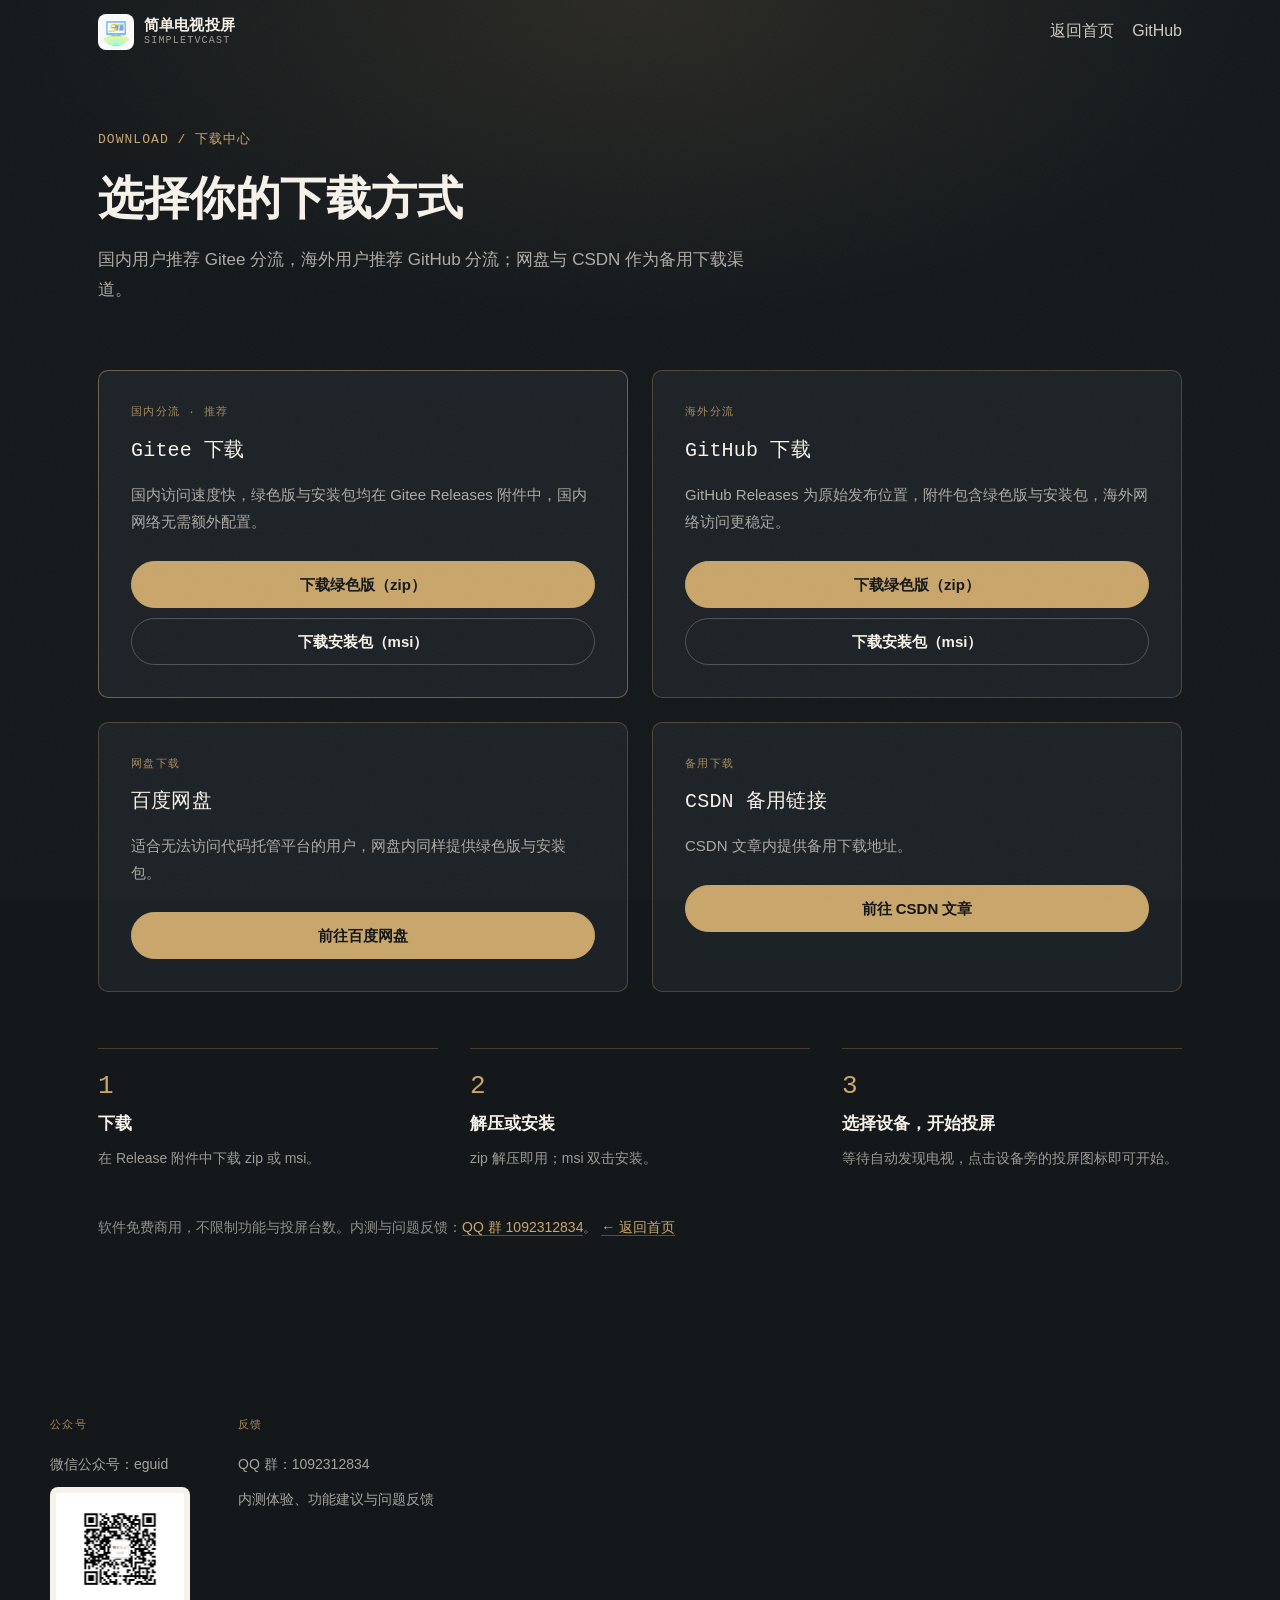
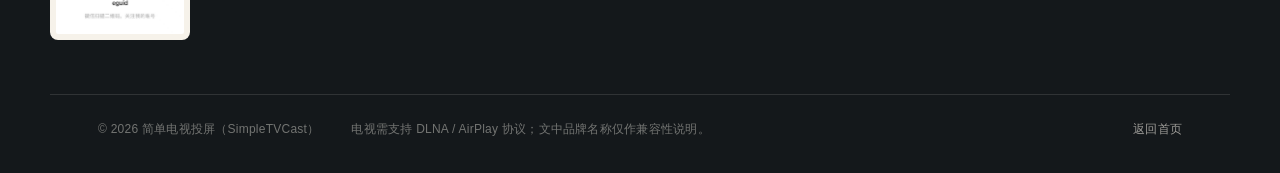
==== download/index.html @ 62dd7f25 "add bing website Clarity" ====
<!DOCTYPE html>
<html lang="zh-CN">
<head>
<meta charset="utf-8">
<meta name="viewport" content="width=device-width, initial-scale=1">
<title>下载中心 · 简单电视投屏（SimpleTVCast）</title>
<meta name="description" content="简单电视投屏（SimpleTVCast）下载中心：绿色免安装版、Windows 安装包，以及 GitHub、Gitee、CSDN、百度网盘等备用下载渠道。">
<meta name="applicable-device" content="pc,mobile">
<meta name="robots" content="follow">
<link rel="canonical" href="https://simpletvcast.eguid.cc/download">
<link rel="icon" href="../assets/img/logo.png">
<link rel="stylesheet" href="../assets/css/main.css?v=20261105">
<script>
var _hmt = _hmt || [];
(function() {
  var hm = document.createElement("script");
  hm.src = "https://hm.baidu.com/hm.js?e7469d313f4895dd1e89f731de3eaac9";
  var s = document.getElementsByTagName("script")[0];
  s.parentNode.insertBefore(hm, s);
})();
</script>
<!-- Clarity tracking code for http://simpletvcast.eguid.cc -->
<script>
    (function(c,l,a,r,i,t,y){
        c[a]=c[a]||function(){(c[a].q=c[a].q||[]).push(arguments)};
        t=l.createElement(r);t.async=1;t.src="https://www.clarity.ms/tag/"+i+"?ref=bwt";
        y=l.getElementsByTagName(r)[0];y.parentNode.insertBefore(t,y);
    })(window, document, "clarity", "script", "z99byoib07");
</script>
</head>
<body>
<a class="skip-link" href="#main">跳到主要内容</a>

<header class="site-header" id="siteHeader">
  <div class="wrap header-inner">
    <a class="brand" href="../index.html" aria-label="简单电视投屏 首页">
      <img src="../assets/img/logo.png" alt="" width="40" height="40" aria-hidden="true">
      <span class="brand-text">简单电视投屏<em>SimpleTVCast</em></span>
    </a>
    <div class="header-actions">
      <a class="ghost-link" href="../index.html">返回首页</a>
      <a class="ghost-link" href="https://github.com/eguid/SimpleTVCast" target="_blank" rel="noopener">GitHub</a>
    </div>
  </div>
</header>

<main id="main">
  <section class="section download" id="download">
    <div class="wrap">
      <header class="section-head reveal">
        <p class="eyebrow">DOWNLOAD / 下载中心</p>
        <h1 class="dl-title">选择你的下载方式</h1>
        <p class="section-sub" id="dlIntro">国内用户推荐 Gitee 分流，海外用户推荐 GitHub 分流；网盘与 CSDN 作为备用下载渠道。</p>
        <p class="dl-picked" id="dlPicked" hidden></p>
      </header>

      <div class="download-grid" id="dlCards">
        <article class="dl-card" data-target="gitee">
          <span class="dl-badge" hidden>当前选择</span>
          <p class="dl-cat">国内分流 · 推荐</p>
          <h3>Gitee 下载</h3>
          <p class="dl-desc">国内访问速度快，绿色版与安装包均在 Gitee Releases 附件中，国内网络无需额外配置。</p>
          <div class="dl-actions">
            <a class="btn btn-gold" data-dl="gitee-zip" href="https://gitee.com/eguid/SimpleTVCast/releases" target="_blank" rel="noopener">下载绿色版（zip）</a>
            <a class="btn btn-outline" data-dl="gitee-msi" href="https://gitee.com/eguid/SimpleTVCast/releases" target="_blank" rel="noopener">下载安装包（msi）</a>
          </div>
        </article>
        <article class="dl-card" data-target="github">
          <span class="dl-badge" hidden>当前选择</span>
          <p class="dl-cat">海外分流</p>
          <h3>GitHub 下载</h3>
          <p class="dl-desc">GitHub Releases 为原始发布位置，附件包含绿色版与安装包，海外网络访问更稳定。</p>
          <div class="dl-actions">
            <a class="btn btn-gold" data-dl="github-zip" href="https://github.com/eguid/SimpleTVCast/releases" target="_blank" rel="noopener">下载绿色版（zip）</a>
            <a class="btn btn-outline" data-dl="github-msi" href="https://github.com/eguid/SimpleTVCast/releases" target="_blank" rel="noopener">下载安装包（msi）</a>
          </div>
        </article>
        <article class="dl-card" data-target="baidu">
          <span class="dl-badge" hidden>当前选择</span>
          <p class="dl-cat">网盘下载</p>
          <h3>百度网盘</h3>
          <p class="dl-desc">适合无法访问代码托管平台的用户，网盘内同样提供绿色版与安装包。</p>
          <div class="dl-actions">
            <a class="btn btn-gold" data-dl="baidu" href="https://pan.baidu.com/s/5yfEkEwj1QvCoi28gH5p5Jg" target="_blank" rel="noopener">前往百度网盘</a>
          </div>
        </article>
        <article class="dl-card" data-target="csdn">
          <span class="dl-badge" hidden>当前选择</span>
          <p class="dl-cat">备用下载</p>
          <h3>CSDN 备用链接</h3>
          <p class="dl-desc">CSDN 文章内提供备用下载地址。</p>
          <div class="dl-actions">
            <a class="btn btn-gold" data-dl="csdn" href="https://blog.csdn.net/eguid_1/article/details/166601279" target="_blank" rel="noopener">前往 CSDN 文章</a>
          </div>
        </article>
      </div>

      <ol class="steps reveal">
        <li><span class="step-no">1</span><div><h3>下载</h3><p>在 Release 附件中下载 zip 或 msi。</p></div></li>
        <li><span class="step-no">2</span><div><h3>解压或安装</h3><p>zip 解压即用；msi 双击安装。</p></div></li>
        <li><span class="step-no">3</span><div><h3>选择设备，开始投屏</h3><p>等待自动发现电视，点击设备旁的投屏图标即可开始。</p></div></li>
      </ol>

      <p class="dl-note reveal">软件免费商用，不限制功能与投屏台数。内测与问题反馈：<a class="text-link" href="https://qm.qq.com/q/X8ZmaIfY6k" target="_blank" rel="noopener">QQ 群 1092312834</a>。
        <a href="../index.html">← 返回首页</a></p>
    </div>
  </section>
</main>

<footer class="site-footer site-footer-compact">
  <div class="wrap footer-contact">
    <div class="footer-col">
      <h3>公众号</h3>
      <p>微信公众号：eguid</p>
      <img class="footer-qr" src="../wxgzh.jpg" alt="微信公众号 eguid 二维码，扫码关注" width="140" height="153" loading="lazy">
    </div>
    <div class="footer-col">
      <h3>反馈</h3>
      <a href="https://qm.qq.com/q/X8ZmaIfY6k" target="_blank" rel="noopener">QQ 群：1092312834</a>
      <p>内测体验、功能建议与问题反馈</p>
    </div>
  </div>
  <div class="wrap footer-bottom">
    <p>© <span id="year">2026</span> 简单电视投屏（SimpleTVCast）</p>
    <p>电视需支持 DLNA / AirPlay 协议；文中品牌名称仅作兼容性说明。</p>
    <a href="../index.html">返回首页</a>
  </div>
</footer>

<script src="../assets/js/main.js?v=20261105" defer></script>
<script>
(function () {
  "use strict";

  var ids = {
    zip: { label: "绿色免安装版（国内分流）", target: "gitee" },
    msi: { label: "Windows 安装包（国内分流）", target: "gitee" },
    gitee: { label: "国内 Gitee 分流下载", target: "gitee" },
    github: { label: "海外 GitHub 分流下载", target: "github" },
    baidu: { label: "网盘下载", target: "baidu" },
    csdn: { label: "备用下载（CSDN）", target: "csdn" }
  };

  var raw = "";
  try {
    raw = (new URLSearchParams(window.location.search).get("id") || "").trim().toLowerCase();
  } catch (error) {
    raw = "";
  }

  var picked = ids[raw] ? raw : "";
  var pickedLabel = picked ? ids[picked].label : "";
  var target = picked ? ids[picked].target : "";

  /* 按渠道 id 记录独立页面浏览，便于后台按来源统计下载次数 */
  if (window._hmt) {
    window._hmt.push(["_trackPageview", "/download/" + (picked || "index")]);
  }

  var note = document.getElementById("dlPicked");

  if (note && picked) {
    note.textContent = "已为你定位：" + pickedLabel;
    note.hidden = false;
  }

  var cards = Array.prototype.slice.call(document.querySelectorAll(".dl-card[data-target]"));

  if (target) {
    cards.forEach(function (card) {
      if (card.getAttribute("data-target") !== target) return;
      card.classList.add("is-active");
      var badge = card.querySelector(".dl-badge");
      if (badge) badge.hidden = false;
    });
  }

  /* 点击具体下载入口时上报事件，补充统计下载转化 */
  document.addEventListener("click", function (event) {
    var link = event.target.closest("[data-dl]");
    if (!link) return;
    if (window._hmt) {
      window._hmt.push(["_trackEvent", "download", link.getAttribute("data-dl")]);
    }
  });
})();
</script>
</body>
</html>
---- assets/css/main.css ----
/* ==========================================================================
   简单电视投屏（SimpleTVCast）官方网站
   设计参照：docs/简单电视投屏（SimpleTVCast）官方网站 · UI 设计文档.md
   纯静态：无第三方字体 / 图标 / 脚本 / 图表库
   ========================================================================== */

/* ---------- 1. Design Tokens ---------- */
:root {
  --paper: #f6f2ea;
  --paper-2: #ede7dc;
  --ink: #14181b;
  --ink-2: #1d2226;
  --ink-soft: #4a5157;
  --brand: #e8942f;
  --mint: #35b08a;
  --gold: #c9a66b;
  --line: rgba(20, 24, 27, 0.12);
  --line-dark: rgba(201, 166, 107, 0.28);

  --font-serif: "Noto Serif SC", "Source Han Serif SC", "Songti SC", "STSong", serif;
  --font-sans: "HarmonyOS Sans SC", "MiSans", "PingFang SC", "Microsoft YaHei", sans-serif;
  --font-mono: "IBM Plex Mono", "JetBrains Mono", ui-monospace, "Consolas", monospace;

  --wrap: 1180px;
  --pad: 48px;
  --header-h: 64px;
  --radius-tag: 4px;
  --radius-card: 10px;
  --radius-screen: 20px;

  --shadow-light: 0 1px 0 rgba(255, 255, 255, 0.7) inset, 0 18px 40px -28px rgba(20, 24, 27, 0.35);
  --shadow-dark: 0 40px 120px -48px rgba(0, 0, 0, 0.9);

  --ease: cubic-bezier(0.2, 0.8, 0.2, 1);
}

/* ---------- 2. Reset & Base ---------- */
*,
*::before,
*::after {
  box-sizing: border-box;
}

html {
  scroll-behavior: smooth;
  scroll-padding-top: calc(var(--header-h) + 32px);
  -webkit-text-size-adjust: 100%;
}

body {
  margin: 0;
  background: var(--paper);
  color: var(--ink);
  font-family: var(--font-sans);
  font-size: 16px;
  line-height: 1.8;
  -webkit-font-smoothing: antialiased;
  overflow-x: hidden;
}

body.nav-open {
  overflow: hidden;
}

h1,
h2,
h3 {
  margin: 0;
  font-family: var(--font-serif);
  font-weight: 600;
  color: var(--ink);
}

p {
  margin: 0;
}

ul,
ol {
  margin: 0;
  padding: 0;
  list-style: none;
}

a {
  color: inherit;
  text-decoration: none;
}

img {
  max-width: 100%;
  height: auto;
  display: block;
}

button {
  font: inherit;
  color: inherit;
  background: none;
  border: 0;
  cursor: pointer;
}

[hidden] {
  display: none !important;
}

::selection {
  background: rgba(232, 148, 47, 0.24);
}

:focus-visible {
  outline: 2px solid var(--brand);
  outline-offset: 2px;
}

.visually-hidden {
  position: absolute;
  width: 1px;
  height: 1px;
  padding: 0;
  margin: -1px;
  overflow: hidden;
  clip: rect(0 0 0 0);
  white-space: nowrap;
  border: 0;
}

.skip-link {
  position: fixed;
  top: 12px;
  left: 12px;
  z-index: 100;
  padding: 10px 16px;
  border-radius: 6px;
  background: var(--paper);
  color: var(--ink);
  font-size: 14px;
  transform: translateY(-160%);
  transition: transform 0.2s ease;
}

.skip-link:focus {
  transform: translateY(0);
}

/* 噪点叠加：极细，仅提升质感 */
body::after {
  content: "";
  position: fixed;
  inset: 0;
  z-index: 9999;
  pointer-events: none;
  opacity: 0.035;
  background-image: url("data:image/svg+xml,%3Csvg xmlns='http://www.w3.org/2000/svg' width='140' height='140'%3E%3Cfilter id='n'%3E%3CfeTurbulence type='fractalNoise' baseFrequency='.85' numOctaves='3'/%3E%3C/filter%3E%3Crect width='140' height='140' filter='url(%23n)'/%3E%3C/svg%3E");
}

.wrap {
  width: 100%;
  max-width: var(--wrap);
  margin-inline: auto;
  padding-inline: var(--pad);
}

/* ---------- 3. Buttons ---------- */
.btn {
  display: inline-flex;
  align-items: center;
  justify-content: center;
  gap: 8px;
  min-height: 44px;
  padding: 12px 22px;
  border-radius: 999px;
  font-family: var(--font-sans);
  font-size: 15px;
  font-weight: 600;
  line-height: 1.4;
  white-space: nowrap;
  transition: background-color 0.2s ease, color 0.2s ease, border-color 0.2s ease,
    transform 0.2s ease, filter 0.2s ease;
}

.btn-lg {
  min-height: 52px;
  padding: 15px 30px;
  font-size: 17px;
}

/* 全站唯一填充式金色按钮 */
.btn-gold {
  background: var(--gold);
  color: var(--ink);
  border: 1px solid var(--gold);
}

.btn-gold:hover {
  filter: brightness(1.06);
  transform: translateY(-1px);
}

.btn-outline {
  border: 1px solid var(--line-dark);
  color: var(--paper);
}

.btn-outline:hover {
  border-color: var(--gold);
  color: var(--gold);
  transform: translateY(-1px);
}

.btn-ghost {
  border: 1px solid var(--line);
  color: var(--ink);
}

.btn-ghost:hover {
  border-color: rgba(232, 148, 47, 0.5);
  transform: translateY(-1px);
}

.btn-text {
  padding: 12px 6px;
  color: inherit;
  opacity: 0.86;
}

.btn-text span {
  transition: transform 0.2s ease;
}

.btn-text:hover {
  opacity: 1;
}

.btn-text:hover span {
  transform: translateX(4px);
}

/* 正文内联链接 */
.text-link {
  color: var(--brand);
  border-bottom: 1px solid rgba(232, 148, 47, 0.35);
  transition: border-color 0.2s ease;
}

.text-link:hover {
  border-bottom-color: var(--brand);
}

/* ---------- 4. Header ---------- */
.site-header {
  position: fixed;
  top: 0;
  left: 0;
  right: 0;
  z-index: 40;
  height: var(--header-h);
  color: var(--paper);
  background: transparent;
  border-bottom: 1px solid transparent;
  transition: background-color 0.3s ease, border-color 0.3s ease, color 0.3s ease,
    backdrop-filter 0.3s ease;
}

.site-header.is-scrolled {
  color: var(--ink);
  background: rgba(246, 242, 234, 0.9);
  border-bottom-color: var(--line);
  -webkit-backdrop-filter: saturate(1.2) blur(14px);
  backdrop-filter: saturate(1.2) blur(14px);
}

.header-inner {
  display: flex;
  align-items: center;
  gap: 32px;
  height: 100%;
}

.brand {
  display: inline-flex;
  align-items: center;
  gap: 10px;
  flex: none;
}

.brand img {
  width: 36px;
  height: 36px;
  border-radius: 8px;
}

.brand-text {
  display: flex;
  flex-direction: column;
  font-size: 15px;
  font-weight: 600;
  line-height: 1.25;
  letter-spacing: 0.01em;
}

.brand-text em {
  font-family: var(--font-mono);
  font-style: normal;
  font-size: 10px;
  font-weight: 400;
  letter-spacing: 0.12em;
  text-transform: uppercase;
  opacity: 0.6;
}

.nav {
  display: flex;
  align-items: center;
  gap: 26px;
  margin-inline: auto;
  font-size: 14px;
}

.nav a,
.ghost-link {
  position: relative;
  opacity: 0.82;
  transition: opacity 0.2s ease;
}

.nav a:hover,
.ghost-link:hover {
  opacity: 1;
}

.nav a::after {
  content: "";
  position: absolute;
  left: 0;
  right: 0;
  bottom: -6px;
  height: 1px;
  background: currentColor;
  transform: scaleX(0);
  transform-origin: left;
  transition: transform 0.25s var(--ease);
}

.nav a:hover::after {
  transform: scaleX(1);
}

.header-actions {
  display: flex;
  align-items: center;
  gap: 18px;
  margin-left: auto;
  flex: none;
}

.header-actions .btn {
  min-height: 38px;
  padding: 8px 18px;
  font-size: 14px;
  border-color: rgba(201, 166, 107, 0.5);
}

.site-header.is-scrolled .header-actions .btn {
  border-color: var(--line);
}

.site-header .btn-ghost {
  color: var(--paper);
}

.site-header.is-scrolled .btn-ghost {
  color: var(--ink);
}

.nav-toggle {
  display: none;
  width: 44px;
  height: 44px;
  padding: 10px;
  border-radius: 8px;
}

.nav-toggle span {
  display: block;
  height: 1px;
  margin: 5px 0;
  background: currentColor;
  transition: transform 0.25s ease, opacity 0.25s ease;
}

.nav-toggle[aria-expanded="true"] span:nth-child(1) {
  transform: translateY(6px) rotate(45deg);
}

.nav-toggle[aria-expanded="true"] span:nth-child(2) {
  opacity: 0;
}

.nav-toggle[aria-expanded="true"] span:nth-child(3) {
  transform: translateY(-6px) rotate(-45deg);
}

.mobile-nav {
  position: fixed;
  top: var(--header-h);
  left: 0;
  right: 0;
  z-index: 30;
  padding: 12px 0 20px;
  background: var(--paper);
  border-bottom: 1px solid var(--line);
  box-shadow: 0 24px 40px -32px rgba(20, 24, 27, 0.4);
}

.mobile-nav a {
  display: block;
  padding: 14px 24px;
  font-size: 16px;
  border-bottom: 1px solid var(--line);
}

.mobile-nav a:last-child {
  border-bottom: 0;
}

/* ---------- 5. Hero（暗场） ---------- */
.hero {
  position: relative;
  display: flex;
  flex-direction: column;
  justify-content: center;
  min-height: clamp(560px, 88vh, 900px);
  padding: calc(var(--header-h) + 48px) 0 96px;
  background: var(--ink);
  color: var(--paper);
  overflow: hidden;
  isolation: isolate;
}

.hero::before {
  content: "";
  position: absolute;
  inset: 0;
  z-index: -1;
  background: radial-gradient(1200px 600px at 50% -10%, rgba(201, 166, 107, 0.18), transparent 70%);
}

.hero-inner {
  display: grid;
  grid-template-columns: minmax(0, 1.06fr) minmax(0, 0.94fr);
  align-items: center;
  gap: 64px;
}

.eyebrow {
  margin-bottom: 20px;
  font-family: var(--font-mono);
  font-size: 13px;
  letter-spacing: 0.08em;
  color: var(--gold);
}

.hero .eyebrow {
  color: var(--gold);
}

.hero h1,
.compare h2,
.download h2,
.features h2 {
  color: var(--paper);
}

.hero h1 {
  font-size: clamp(40px, 5vw, 64px);
  line-height: 1.12;
  letter-spacing: -0.01em;
}

.accent {
  color: var(--brand);
}

.lede {
  max-width: 34em;
  margin-top: 24px;
  font-size: 18px;
  line-height: 1.75;
  color: rgba(246, 242, 234, 0.72);
}

.hero-cta {
  display: flex;
  align-items: center;
  flex-wrap: wrap;
  gap: 14px 20px;
  margin-top: 36px;
}

.hero-cta .btn-text {
  color: rgba(246, 242, 234, 0.86);
}

.hero-tags {
  display: flex;
  flex-wrap: wrap;
  gap: 10px;
  margin-top: 36px;
}

.hero-tags li {
  display: inline-flex;
  align-items: center;
  gap: 8px;
  padding: 6px 14px;
  border: 1px solid var(--line-dark);
  border-radius: var(--radius-tag);
  font-size: 13px;
  letter-spacing: 0.02em;
  color: rgba(246, 242, 234, 0.78);
}

.hero-tags li::before {
  content: "";
  width: 5px;
  height: 5px;
  border-radius: 50%;
  background: var(--mint);
}

/* 首屏视觉：电视/窗口框 */
.hero-visual {
  position: relative;
  justify-self: end;
  width: min(100%, 430px, 42vh);
}

.screen {
  position: relative;
  overflow: hidden;
  border-radius: var(--radius-screen);
  background: #0b0e10;
  box-shadow: var(--shadow-dark);
}

.screen::before {
  content: "";
  position: absolute;
  inset: 0;
  z-index: 3;
  border: 1px solid var(--line-dark);
  border-radius: inherit;
  pointer-events: none;
}

.screen img {
  width: 100%;
  height: 100%;
  object-fit: cover;
  object-position: top center;
}

.screen--tall {
  aspect-ratio: 415 / 760;
  box-shadow: var(--shadow-dark), 0 0 120px -24px rgba(201, 166, 107, 0.22);
}

.screen--wide {
  aspect-ratio: 16 / 10;
}

.screen-glow {
  position: absolute;
  inset: 0;
  z-index: 2;
  pointer-events: none;
  opacity: 0;
  background: radial-gradient(120% 90% at 50% 100%, rgba(201, 166, 107, 0.32), transparent 62%);
  transition: opacity 0.5s ease;
}

.is-casting .screen-glow {
  opacity: 1;
  animation: glowPulse 1.4s ease-in-out 1;
}

@keyframes glowPulse {
  0% { opacity: 0; }
  35% { opacity: 1; }
  100% { opacity: 0.55; }
}

.float-chip {
  position: absolute;
  z-index: 4;
  display: inline-flex;
  align-items: center;
  gap: 8px;
  padding: 9px 14px;
  border: 1px solid var(--line-dark);
  border-radius: 999px;
  background: rgba(20, 24, 27, 0.72);
  -webkit-backdrop-filter: blur(8px);
  backdrop-filter: blur(8px);
  font-family: var(--font-mono);
  font-size: 11px;
  letter-spacing: 0.04em;
  color: rgba(246, 242, 234, 0.72);
  white-space: nowrap;
}

.float-chip b {
  font-weight: 600;
  color: var(--paper);
}

.float-chip--a {
  top: 146px;
  left: 258px;
}

.float-chip--b {
  top: 38px;
  right: -28px;
}

.dot {
  width: 6px;
  height: 6px;
  border-radius: 50%;
  background: var(--mint);
  box-shadow: 0 0 0 3px rgba(53, 176, 138, 0.16);
  flex: none;
}

.dot--plain {
  background: rgba(193, 191, 188, 0.4);
  box-shadow: none;
}

.dot--warning {
  background: rgba(248, 197, 95, 0.4);
  box-shadow: none;
}

/* 投屏状态与模式模拟动效 */
.cast-status {
  position: absolute;
  top: 14px;
  left: 50%;
  z-index: 4;
  display: inline-flex;
  align-items: center;
  gap: 7px;
  padding: 7px 13px;
  border: 1px solid rgba(201, 166, 107, 0.45);
  border-radius: 999px;
  background: rgba(20, 24, 27, 0.78);
  -webkit-backdrop-filter: blur(8px);
  backdrop-filter: blur(8px);
  font-family: var(--font-mono);
  font-size: 11px;
  letter-spacing: 0.04em;
  color: var(--paper);
  white-space: nowrap;
  opacity: 0;
  visibility: hidden;
  transform: translate(-50%, -6px);
  transition: opacity 0.3s ease, visibility 0.3s ease, transform 0.3s var(--ease);
}

.screen.is-casting .cast-status {
  opacity: 1;
  visibility: visible;
  transform: translate(-50%, 0);
}

.cast-fx {
  position: absolute;
  inset: 0;
  z-index: 2;
  pointer-events: none;
}

.fx {
  display: none;
}

/* 桌面镜像：扫描线 */
.fx-scan {
  position: absolute;
  left: 0;
  right: 0;
  top: 0;
  height: 2px;
  background: linear-gradient(90deg, transparent, rgba(232, 148, 47, 0.9), transparent);
  box-shadow: 0 0 18px rgba(201, 166, 107, 0.45);
}

.screen[data-mode="mirror"] .fx-scan {
  display: block;
  animation: scanSweep 2.4s linear infinite;
}

@keyframes scanSweep {
  0% { top: -2%; opacity: 0; }
  12% { opacity: 0.85; }
  88% { opacity: 0.85; }
  100% { top: 100%; opacity: 0; }
}

/* PPT 演示：翻页光带 */
.fx-slide {
  position: absolute;
  top: -20%;
  left: 0;
  width: 56%;
  height: 140%;
  background: linear-gradient(90deg, transparent, rgba(246, 242, 234, 0.14), transparent);
}

.screen[data-mode="ppt"] .fx-slide {
  display: block;
  animation: slideSweep 2.6s var(--ease) infinite;
}

@keyframes slideSweep {
  0% { transform: translateX(-60%) skewX(-12deg); opacity: 0; }
  20% { opacity: 1; }
  100% { transform: translateX(260%) skewX(-12deg); opacity: 0; }
}

/* 网络多媒体：频谱 */
.fx-bars {
  position: absolute;
  left: 50%;
  bottom: 8%;
  height: 46px;
  align-items: flex-end;
  gap: 5px;
  transform: translateX(-50%);
}

.fx-bars i {
  width: 4px;
  height: 30%;
  border-radius: 2px;
  background: var(--mint);
  animation: barPulse 1.05s ease-in-out infinite;
}

.fx-bars i:nth-child(2) { height: 62%; animation-delay: 0.16s; }
.fx-bars i:nth-child(3) { height: 88%; animation-delay: 0.3s; }
.fx-bars i:nth-child(4) { height: 55%; animation-delay: 0.12s; }
.fx-bars i:nth-child(5) { height: 24%; animation-delay: 0.24s; }

.screen[data-mode="stream"] .fx-bars {
  display: flex;
}

@keyframes barPulse {
  0%, 100% { transform: scaleY(0.55); opacity: 0.6; }
  50% { transform: scaleY(1); opacity: 1; }
}

/* 本地多媒体：进度条 */
.fx-progress {
  position: absolute;
  left: 8%;
  right: 8%;
  bottom: 9%;
  height: 3px;
  border-radius: 2px;
  background: rgba(246, 242, 234, 0.18);
  overflow: hidden;
}

.fx-progress::after {
  content: "";
  position: absolute;
  top: 0;
  bottom: 0;
  left: -35%;
  width: 32%;
  border-radius: 2px;
  background: var(--gold);
}

.screen[data-mode="local"] .fx-progress {
  display: block;
}

.screen[data-mode="local"] .fx-progress::after {
  animation: progressRun 2.8s ease-in-out infinite;
}

@keyframes progressRun {
  0% { left: -35%; }
  100% { left: 100%; }
}

/* 不同模式的气场色 */
.screen[data-mode="stream"] .screen-glow {
  background: radial-gradient(120% 90% at 50% 100%, rgba(53, 176, 138, 0.28), transparent 62%);
}

.screen[data-mode="local"] .screen-glow {
  background: radial-gradient(120% 90% at 50% 100%, rgba(201, 166, 107, 0.4), transparent 62%);
}

/* 四个真实投屏按钮 */
.hero-dock {
  display: flex;
  justify-content: center;
  gap: 10px;
  width: max-content;
  max-width: 100%;
  margin: 22px auto 0;
  padding: 8px;
  border: 1px solid var(--line-dark);
  border-radius: 14px;
  background: rgba(20, 24, 27, 0.7);
  -webkit-backdrop-filter: blur(10px);
  backdrop-filter: blur(10px);
  box-shadow: 0 18px 40px -28px rgba(0, 0, 0, 0.8);
}

.dock-btn {
  display: inline-flex;
  align-items: center;
  justify-content: center;
  width: 46px;
  height: 46px;
  border: 1px solid rgba(201, 166, 107, 0.22);
  border-radius: var(--radius-card);
  background: rgba(246, 242, 234, 0.05);
  color: rgba(246, 242, 234, 0.72);
  transition: background-color 0.2s ease, border-color 0.2s ease, color 0.2s ease,
    transform 0.2s ease, box-shadow 0.2s ease;
}

.dock-btn svg {
  width: 22px;
  height: 22px;
  stroke: currentColor;
  stroke-width: 1.6;
  fill: none;
  stroke-linecap: round;
  stroke-linejoin: round;
}

.dock-btn:hover {
  border-color: rgba(201, 166, 107, 0.55);
  background: rgba(201, 166, 107, 0.1);
  color: var(--paper);
  transform: translateY(-1px);
}

.dock-btn.is-active {
  border-color: var(--gold);
  background: rgba(201, 166, 107, 0.16);
  color: var(--gold);
  box-shadow: 0 0 24px -8px rgba(201, 166, 107, 0.55);
}

.dock-divider {
  width: 1px;
  margin: 4px 2px;
  background: rgba(201, 166, 107, 0.22);
}

.dock-btn--wx {
  color: #e0575c;
  cursor: pointer;
}

.dock-btn--wx:hover {
  border-color: rgba(224, 87, 92, 0.55);
  background: rgba(224, 87, 92, 0.12);
  color: #f07b80;
}

.wx-state:checked ~ .hero-dock .dock-btn--wx {
  border-color: var(--gold);
  background: rgba(201, 166, 107, 0.16);
  color: var(--gold);
  box-shadow: 0 0 24px -8px rgba(201, 166, 107, 0.55);
}

.wx-state:focus-visible ~ .hero-dock .dock-btn--wx {
  outline: 2px solid var(--brand);
  outline-offset: 2px;
}

.dock-btn--wx svg {
  fill: currentColor;
  fill-opacity: 0.92;
}

/* 微信公众号浮层（纯 CSS 开关：勾选后显示，再次点击 ❤ 收起） */
.wx-card {
  display: none;
  position: absolute;
  left: 50%;
  top: 50%;
  z-index: 6;
  width: min(78%, 250px);
  padding: 16px 16px 14px;
  border: 1px solid var(--line-dark);
  border-radius: var(--radius-card);
  background: var(--paper);
  color: var(--ink);
  text-align: center;
  box-shadow: var(--shadow-dark);
  transform: translate(-50%, -50%);
  animation: wxCardIn 0.25s var(--ease) both;
}

@keyframes wxCardIn {
  from {
    opacity: 0;
    transform: translate(-50%, -46%);
  }
  to {
    opacity: 1;
    transform: translate(-50%, -50%);
  }
}

.wx-card img {
  width: 100%;
  height: auto;
  margin-bottom: 12px;
  border-radius: 6px;
}

.wx-card h3 {
  font-family: var(--font-serif);
  font-size: 17px;
  line-height: 1.4;
}

.wx-card p {
  margin-top: 6px;
  font-size: 12px;
  line-height: 1.6;
  color: var(--ink-soft);
}

.wx-state:checked ~ .wx-card {
  display: block;
}

.scroll-hint {
  position: absolute;
  left: 50%;
  bottom: 22px;
  display: inline-flex;
  align-items: center;
  gap: 8px;
  font-family: var(--font-mono);
  font-size: 11px;
  letter-spacing: 0.1em;
  color: rgba(246, 242, 234, 0.48);
  transform: translateX(-50%);
  transition: color 0.2s ease;
}

.scroll-hint:hover {
  color: rgba(246, 242, 234, 0.9);
}

/* 首屏入场 */
.hero-copy > *,
.hero-visual {
  animation: riseIn 0.7s var(--ease) both;
}

.hero-copy .eyebrow { animation-delay: 0.05s; }
.hero-copy h1 { animation-delay: 0.15s; }
.hero-copy .lede { animation-delay: 0.27s; }
.hero-copy .hero-cta { animation-delay: 0.39s; }
.hero-copy .hero-tags { animation-delay: 0.5s; }
.hero-visual { animation-delay: 0.45s; }

@keyframes riseIn {
  from {
    opacity: 0;
    transform: translateY(18px);
  }
  to {
    opacity: 1;
    transform: none;
  }
}

/* ---------- 6. 通用分区 ---------- */
.section {
  position: relative;
  padding: 128px 0;
}

.section-head {
  max-width: 760px;
  margin-bottom: 64px;
}

.section-head h2 {
  font-size: clamp(30px, 3.2vw, 40px);
  line-height: 1.25;
  letter-spacing: -0.01em;
  text-wrap: balance;
}

.section-sub {
  max-width: 40em;
  margin-top: 18px;
  color: var(--ink-soft);
  font-size: 17px;
  line-height: 1.8;
}

.br-m {
  display: none;
}

.section-head .eyebrow {
  color: var(--brand);
}

/* 暗场分区 */
.compare,
.download {
  background: var(--ink);
  color: var(--paper);
  overflow: hidden;
}

.compare::before,
.download::before {
  content: "";
  position: absolute;
  inset: 0;
  z-index: 0;
  pointer-events: none;
  background: radial-gradient(900px 460px at 50% 0%, rgba(201, 166, 107, 0.12), transparent 70%);
}

.compare > .wrap,
.download > .wrap {
  position: relative;
  z-index: 1;
}

.compare .eyebrow,
.download .eyebrow,
.features .eyebrow {
  color: var(--gold);
}

.compare .section-sub,
.download .section-sub,
.features .section-sub {
  color: rgba(246, 242, 234, 0.68);
}

/* ---------- 7. 为什么简单 ---------- */
.pillars {
  display: grid;
  grid-template-columns: repeat(3, minmax(0, 1fr));
  gap: 48px;
}

.pillar {
  padding-top: 28px;
  border-top: 1px solid var(--line);
}

.pillar-no {
  display: block;
  margin-bottom: 14px;
  font-family: var(--font-mono);
  font-size: 13px;
  letter-spacing: 0.08em;
  color: var(--brand);
}

.pillar h3 {
  font-size: 24px;
  line-height: 1.4;
}

.pillar p {
  margin-top: 12px;
  color: var(--ink-soft);
  font-size: 16px;
}

/* ---------- 8. 投屏方式 ---------- */
.features {
  background: var(--ink);
  color: var(--paper);
  overflow: hidden;
}

.features::before {
  content: "";
  position: absolute;
  inset: 0;
  z-index: 0;
  pointer-events: none;
  background: radial-gradient(900px 460px at 50% 0%, rgba(201, 166, 107, 0.12), transparent 70%);
}

.features > .wrap {
  position: relative;
  z-index: 1;
}

.feature-grid {
  display: grid;
  grid-template-columns: minmax(260px, 33%) minmax(0, 1fr);
  gap: 56px;
  align-items: start;
}

.feature-tabs {
  display: flex;
  flex-direction: column;
  gap: 4px;
}

.tab {
  display: flex;
  align-items: flex-start;
  gap: 16px;
  width: 100%;
  padding: 15px 18px;
  border-left: 2px solid transparent;
  border-radius: 0 var(--radius-card) var(--radius-card) 0;
  text-align: left;
  transition: background-color 0.2s ease, border-color 0.2s ease;
}

.tab:hover {
  background: rgba(246, 242, 234, 0.06);
}

.tab.is-active {
  border-left-color: var(--gold);
  background: var(--ink-2);
}

.tab-no {
  font-family: var(--font-mono);
  font-size: 12px;
  line-height: 1.9;
  color: rgba(246, 242, 234, 0.35);
  flex: none;
}

.tab.is-active .tab-no {
  color: var(--gold);
}

.tab-body {
  display: flex;
  flex-direction: column;
  gap: 2px;
  min-width: 0;
}

.tab-label {
  font-size: 17px;
  font-weight: 600;
  line-height: 1.5;
  color: rgba(246, 242, 234, 0.72);
  transition: color 0.2s ease;
}

.tab.is-active .tab-label {
  color: var(--paper);
}

.tab-desc {
  font-size: 13px;
  line-height: 1.6;
  color: rgba(246, 242, 234, 0.46);
}

.feature-stage {
  position: sticky;
  top: calc(var(--header-h) + 32px);
}

.stage-panel {
  animation: stageIn 0.5s var(--ease) both;
}

@keyframes stageIn {
  from {
    opacity: 0;
    transform: scale(1.02);
  }
  to {
    opacity: 1;
    transform: none;
  }
}

.stage-panel .screen {
  box-shadow: var(--shadow-dark);
}

.stage-panel .screen::before {
  border-color: var(--line-dark);
}

.stage-note {
  padding-top: 18px;
  font-size: 15px;
  line-height: 1.8;
  color: rgba(246, 242, 234, 0.65);
}

/* 无截图模式的占位屏：随内容自适应高度，避免移动端裁切 */
.screen--mock {
  aspect-ratio: auto;
  background: linear-gradient(150deg, var(--ink-2) 0%, #0b0e10 100%);
  border: 1px solid var(--line-dark);
}

.mock-inner {
  position: relative;
  display: flex;
  flex-direction: column;
  justify-content: center;
  gap: 10px;
  min-height: 400px;
  padding: 48px;
}

.mock-inner svg {
  width: 44px;
  height: 44px;
  margin-bottom: 6px;
  stroke: var(--paper);
  stroke-width: 1.5;
  fill: none;
  opacity: 0.75;
}

.mock-title {
  font-family: var(--font-serif);
  font-size: 22px;
  font-weight: 600;
  line-height: 1.4;
  color: var(--paper);
}

.mock-sub {
  max-width: 34em;
  font-size: 14px;
  line-height: 1.75;
  color: rgba(246, 242, 234, 0.65);
}

.mock-chips {
  display: flex;
  flex-wrap: wrap;
  gap: 8px;
  margin-top: 10px;
}

.mock-chips li {
  padding: 4px 12px;
  border: 1px solid var(--line-dark);
  border-radius: var(--radius-tag);
  font-size: 12px;
  color: rgba(246, 242, 234, 0.6);
}

/* ---------- 9. 能力对比 ---------- */
.meters {
  display: grid;
  grid-template-columns: repeat(3, minmax(0, 1fr));
  gap: 24px;
  margin-bottom: 48px;
}

.meter {
  padding: 22px 24px;
  border: 1px solid var(--line-dark);
  border-radius: var(--radius-card);
  background: var(--ink-2);
}

.meter-label {
  font-size: 14px;
  color: rgba(246, 242, 234, 0.82);
}

.meter-track {
  height: 6px;
  margin: 16px 0 12px;
  border-radius: 999px;
  background: rgba(246, 242, 234, 0.12);
  overflow: hidden;
}

.meter-fill {
  display: block;
  width: 0;
  height: 100%;
  border-radius: inherit;
  background: linear-gradient(90deg, rgba(201, 166, 107, 0.55), var(--gold));
  transition: width 1.1s var(--ease);
}

.meter-value {
  font-family: var(--font-mono);
  font-size: 13px;
  letter-spacing: 0.06em;
  color: rgba(246, 242, 234, 0.55);
  font-variant-numeric: tabular-nums;
}

.table-scroll {
  border: 1px solid var(--line-dark);
  border-radius: var(--radius-card);
  overflow-x: auto;
  -webkit-overflow-scrolling: touch;
}

.compare-table {
  width: 100%;
  border-collapse: collapse;
  font-size: 15px;
}

.compare-table th,
.compare-table td {
  padding: 17px 20px;
  text-align: left;
  border-bottom: 1px solid rgba(201, 166, 107, 0.14);
}

.compare-table thead th {
  font-size: 13px;
  font-weight: 500;
  letter-spacing: 0.02em;
  color: rgba(246, 242, 234, 0.55);
  background: rgba(246, 242, 234, 0.03);
}

.compare-table tbody tr:last-child th,
.compare-table tbody tr:last-child td {
  border-bottom: 0;
}

.compare-table tbody th {
  font-weight: 500;
  color: rgba(246, 242, 234, 0.78);
}

.compare-table td {
  font-variant-numeric: tabular-nums;
}

.compare-table .is-brand {
  background: rgba(201, 166, 107, 0.06);
}

.compare-table thead .is-brand {
  color: var(--gold);
  background: rgba(201, 166, 107, 0.1);
}

.compare-table tbody tr:hover td {
  background: rgba(246, 242, 234, 0.03);
}

.compare-table tbody tr:hover td.is-brand {
  background: rgba(201, 166, 107, 0.09);
}

.mark {
  display: inline-flex;
  align-items: center;
  gap: 7px;
  font-size: 14px;
  white-space: nowrap;
}

.mark::before {
  content: "✓";
  font-size: 12px;
  opacity: 0.9;
}

.mark-yes {
  color: var(--mint);
}

.mark-part {
  color: var(--gold);
}

.mark-part::before {
  content: "◐";
}

.mark-no {
  color: rgba(246, 242, 234, 0.38);
}

.mark-no::before {
  content: "✕";
}

.mark-unknown {
  color: rgba(246, 242, 234, 0.38);
}

.mark-unknown::before {
  content: "?";
}

.table-note {
  margin-top: 20px;
  font-size: 13px;
  letter-spacing: 0.02em;
  color: rgba(246, 242, 234, 0.46);
}

/* ---------- 使用场景 ---------- */
.scenario-grid {
  display: grid;
  grid-template-columns: repeat(3, minmax(0, 1fr));
  gap: 24px;
}

.scenario-card {
  display: flex;
  flex-direction: column;
  padding: 28px;
  border: 1px solid var(--line);
  border-radius: var(--radius-card);
  background: var(--paper);
  box-shadow: var(--shadow-light);
  transition: transform 0.2s ease, border-color 0.2s ease;
}

.scenario-card:hover {
  transform: translateY(-2px);
  border-color: rgba(232, 148, 47, 0.3);
}

.scenario-no {
  margin-bottom: 14px;
  font-family: var(--font-mono);
  font-size: 12px;
  letter-spacing: 0.08em;
  color: var(--brand);
}

.scenario-card svg {
  width: 40px;
  height: 40px;
  margin-bottom: 16px;
  stroke: var(--ink);
  stroke-width: 1.5;
  fill: none;
  opacity: 0.8;
}

.scenario-card h3 {
  font-size: 19px;
  line-height: 1.4;
}

.scenario-desc {
  margin-top: 10px;
  font-size: 14px;
  line-height: 1.8;
  color: var(--ink-soft);
}

.scenario-devices {
  display: flex;
  flex-wrap: wrap;
  gap: 6px;
  margin-top: auto;
  padding-top: 18px;
}

.scenario-devices li {
  padding: 2px 10px;
  border: 1px solid var(--line);
  border-radius: 999px;
  background: var(--paper-2);
  font-size: 12px;
  line-height: 1.7;
  color: var(--ink-soft);
}

.scenario-note {
  margin-top: 40px;
  padding-top: 24px;
  border-top: 1px solid var(--line);
  font-size: 14px;
  color: var(--ink-soft);
}

/* ---------- 10. 设备支持 ---------- */
.device-grid {
  display: grid;
  grid-template-columns: repeat(3, minmax(0, 1fr));
  gap: 24px;
}

.device-card {
  padding: 28px;
  border: 1px solid var(--line);
  border-radius: var(--radius-card);
  background: var(--paper);
  box-shadow: var(--shadow-light);
  transition: transform 0.2s ease, border-color 0.2s ease, box-shadow 0.2s ease;
}

.device-card:hover {
  transform: translateY(-2px);
  border-color: rgba(232, 148, 47, 0.3);
}

.device-card svg {
  width: 40px;
  height: 40px;
  margin-bottom: 18px;
  stroke: var(--ink);
  stroke-width: 1.5;
  fill: none;
  opacity: 0.8;
}

.device-card h3 {
  font-size: 19px;
  line-height: 1.4;
}

.device-card p {
  margin-top: 10px;
  font-size: 14px;
  line-height: 1.8;
  color: var(--ink-soft);
}

.device-card .device-tag {
  display: inline-flex;
  align-items: center;
  gap: 7px;
  margin-top: 16px;
  font-family: var(--font-mono);
  font-size: 11px;
  letter-spacing: 0.05em;
  color: rgba(20, 24, 27, 0.55);
}

.device-note {
  margin-top: 40px;
  padding-top: 24px;
  border-top: 1px solid var(--line);
  font-size: 14px;
  color: var(--ink-soft);
}

/* ---------- 11. 更新日志 ---------- */
.changelog {
  background: var(--paper-2);
}

.timeline {
  position: relative;
  max-width: 880px;
  padding-left: 34px;
}

.timeline::before {
  content: "";
  position: absolute;
  left: 0;
  top: 8px;
  bottom: 8px;
  width: 1px;
  background: var(--line);
}

.tl-item {
  position: relative;
  padding: 0 0 40px;
}

.tl-item::before {
  content: "";
  position: absolute;
  left: -38px;
  top: 10px;
  width: 9px;
  height: 9px;
  border-radius: 50%;
  background: var(--paper-2);
  border: 1px solid rgba(20, 24, 27, 0.3);
}

.tl-item.is-latest::before {
  background: var(--gold);
  border-color: var(--gold);
  box-shadow: 0 0 0 4px rgba(201, 166, 107, 0.18);
}

.tl-head {
  display: flex;
  align-items: center;
  gap: 12px;
  margin-bottom: 10px;
}

.tl-version {
  font-family: var(--font-mono);
  font-size: 15px;
  letter-spacing: 0.04em;
  color: var(--ink);
}

.tl-badge {
  padding: 2px 8px;
  border: 1px solid rgba(201, 166, 107, 0.6);
  border-radius: var(--radius-tag);
  font-family: var(--font-mono);
  font-size: 10px;
  letter-spacing: 0.1em;
  color: #8a6d37;
}

.tl-item ul li {
  position: relative;
  padding-left: 16px;
  font-size: 15px;
  line-height: 1.8;
  color: var(--ink-soft);
}

.tl-item ul li + li {
  margin-top: 4px;
}

.tl-item ul li::before {
  content: "";
  position: absolute;
  left: 0;
  top: 0.8em;
  width: 6px;
  height: 1px;
  background: rgba(20, 24, 27, 0.28);
}

.tl-extra {
  animation: stageIn 0.45s var(--ease) both;
}

.timeline-actions {
  display: flex;
  align-items: center;
  flex-wrap: wrap;
  gap: 18px;
  margin-top: 8px;
  padding-left: 34px;
}

.timeline-actions .btn-text {
  color: var(--ink);
}

/* ---------- 12. 下载与安装（暗场） ---------- */
.download-grid {
  display: grid;
  grid-template-columns: repeat(2, minmax(0, 1fr));
  gap: 24px;
}

.dl-card {
  position: relative;
  padding: 32px;
  border: 1px solid var(--line-dark);
  border-radius: var(--radius-card);
  background: var(--ink-2);
}

.dl-card:first-child {
  border-color: rgba(201, 166, 107, 0.48);
}

.dl-badge {
  position: absolute;
  top: 18px;
  right: 20px;
  padding: 2px 9px;
  border: 1px solid var(--gold);
  border-radius: var(--radius-tag);
  font-family: var(--font-mono);
  font-size: 10px;
  letter-spacing: 0.08em;
  color: var(--gold);
}

.dl-card h3 {
  font-family: var(--font-mono);
  font-size: 20px;
  font-weight: 500;
  letter-spacing: 0.01em;
  color: var(--paper);
}

.dl-desc {
  margin: 12px 0 26px;
  font-size: 15px;
  line-height: 1.8;
  color: rgba(246, 242, 234, 0.66);
}

.dl-card .btn {
  width: 100%;
}

.dl-card .btn-outline {
  border-color: rgba(246, 242, 234, 0.24);
}

.steps {
  display: grid;
  grid-template-columns: repeat(3, minmax(0, 1fr));
  gap: 32px;
  margin-top: 56px;
}

.steps li {
  position: relative;
  padding-top: 24px;
  border-top: 1px solid var(--line-dark);
}

.step-no {
  display: block;
  margin-bottom: 10px;
  font-family: var(--font-mono);
  font-size: 26px;
  line-height: 1;
  color: var(--gold);
  font-variant-numeric: tabular-nums;
}

.steps h3 {
  font-family: var(--font-sans);
  font-size: 17px;
  font-weight: 600;
  color: var(--paper);
}

.steps p {
  margin-top: 6px;
  font-size: 14px;
  color: rgba(246, 242, 234, 0.6);
}

.dl-note {
  margin-top: 44px;
  font-size: 14px;
  color: rgba(246, 242, 234, 0.55);
}

.dl-note a {
  color: var(--gold);
  border-bottom: 1px solid rgba(201, 166, 107, 0.4);
}

.dl-note a:hover {
  border-bottom-color: var(--gold);
}

/* 独立下载页 */
.dl-title {
  font-size: clamp(32px, 4vw, 46px);
  line-height: 1.2;
  letter-spacing: -0.01em;
  color: var(--paper);
}

.dl-picked {
  margin-top: 20px;
  font-family: var(--font-mono);
  font-size: 13px;
  letter-spacing: 0.06em;
  color: var(--gold);
}

.dl-card.is-active {
  border-color: var(--gold);
  box-shadow: 0 0 0 1px rgba(201, 166, 107, 0.32);
}

.dl-card.is-active .dl-badge {
  background: var(--gold);
  color: var(--ink);
}

.dl-cat {
  margin-bottom: 10px;
  font-family: var(--font-mono);
  font-size: 11px;
  letter-spacing: 0.12em;
  text-transform: uppercase;
  color: rgba(201, 166, 107, 0.78);
}

.dl-actions {
  display: grid;
  gap: 10px;
}

/* 独立使用教程页 */
.tut-title {
  font-size: clamp(32px, 4vw, 46px);
  line-height: 1.2;
  letter-spacing: -0.01em;
  color: var(--paper);
}

.tut-hero-cta {
  display: flex;
  align-items: center;
  flex-wrap: wrap;
  gap: 14px 20px;
  margin-top: 36px;
}

.tut-section {
  background: var(--paper);
}

.tut-section--alt {
  background: var(--paper-2);
}

.tut-req-grid {
  display: grid;
  grid-template-columns: repeat(4, minmax(0, 1fr));
  gap: 20px;
}

.tut-req {
  padding: 24px;
  border: 1px solid var(--line);
  border-radius: var(--radius-card);
  background: var(--paper);
  box-shadow: var(--shadow-light);
}

.tut-no {
  margin-bottom: 12px;
  font-family: var(--font-mono);
  font-size: 12px;
  letter-spacing: 0.08em;
  color: var(--brand);
}

.tut-req h3 {
  font-size: 17px;
  line-height: 1.4;
}

.tut-req p:not(.tut-no) {
  margin-top: 8px;
  font-size: 14px;
  line-height: 1.75;
  color: var(--ink-soft);
}

.tut-steps {
  display: grid;
  grid-template-columns: repeat(3, minmax(0, 1fr));
  gap: 32px;
}

.tut-step {
  padding-top: 24px;
  border-top: 1px solid var(--line);
}

.tut-step .step-no {
  color: var(--brand);
}

.tut-step h3 {
  font-size: 18px;
  line-height: 1.4;
}

.tut-step p {
  margin-top: 6px;
  font-size: 14px;
  line-height: 1.8;
  color: var(--ink-soft);
}

.tut-note {
  margin-top: 40px;
  padding-top: 24px;
  border-top: 1px solid var(--line);
  font-size: 14px;
  line-height: 1.8;
  color: var(--ink-soft);
}

.tut-grid {
  display: grid;
  grid-template-columns: repeat(3, minmax(0, 1fr));
  gap: 24px;
}

.tut-card {
  display: flex;
  flex-direction: column;
  padding: 28px;
  border: 1px solid var(--line);
  border-radius: var(--radius-card);
  background: var(--paper);
  box-shadow: var(--shadow-light);
}

.tut-card svg {
  width: 38px;
  height: 38px;
  margin-bottom: 14px;
  stroke: var(--ink);
  stroke-width: 1.5;
  fill: none;
  opacity: 0.8;
}

.tut-card h3 {
  font-size: 18px;
  line-height: 1.4;
}

.tut-card p {
  margin-top: 8px;
  font-size: 14px;
  line-height: 1.8;
  color: var(--ink-soft);
}

.tut-points {
  margin-top: 16px;
  padding-top: 14px;
  border-top: 1px dashed var(--line);
}

.tut-points li {
  position: relative;
  padding-left: 14px;
  font-size: 13px;
  line-height: 1.9;
  color: var(--ink-soft);
}

.tut-points li::before {
  content: "·";
  position: absolute;
  left: 2px;
  color: var(--brand);
}

.tut-faq {
  max-width: 920px;
}

.tut-faq-item {
  border-top: 1px solid var(--line);
}

.tut-faq-item:last-child {
  border-bottom: 1px solid var(--line);
}

.tut-faq-item summary {
  display: flex;
  align-items: baseline;
  justify-content: space-between;
  gap: 16px;
  padding: 20px 0;
  font-family: var(--font-serif);
  font-size: 17px;
  font-weight: 600;
  cursor: pointer;
  list-style: none;
}

.tut-faq-item summary::-webkit-details-marker {
  display: none;
}

.tut-faq-item summary::after {
  content: "+";
  flex: none;
  font-family: var(--font-mono);
  font-size: 18px;
  font-weight: 400;
  line-height: 1;
  color: var(--brand);
}

.tut-faq-item[open] summary::after {
  content: "−";
}

.tut-faq-item p {
  padding: 0 0 22px;
  font-size: 15px;
  line-height: 1.8;
  color: var(--ink-soft);
}

.tut-end {
  max-width: 680px;
  margin-inline: auto;
  text-align: center;
}

.tut-end .section-sub {
  margin-inline: auto;
}

.tut-end-cta {
  display: flex;
  justify-content: center;
  flex-wrap: wrap;
  gap: 14px 20px;
  margin-top: 36px;
}

/* ---------- 13. 隐私承诺 ---------- */
.privacy-grid {
  display: grid;
  grid-template-columns: repeat(2, minmax(0, 1fr));
  gap: 40px 48px;
  padding: 48px;
  border: 1px solid var(--line);
  border-radius: var(--radius-screen);
  background: var(--paper-2);
}

.privacy-no {
  display: block;
  margin-bottom: 12px;
  font-family: var(--font-mono);
  font-size: 12px;
  letter-spacing: 0.08em;
  color: var(--brand);
}

.privacy-item h3 {
  font-size: 20px;
  line-height: 1.4;
}

.privacy-item p {
  margin-top: 8px;
  font-size: 15px;
  line-height: 1.8;
  color: var(--ink-soft);
}

/* ---------- 14. 页脚 ---------- */
.site-footer {
  background: var(--ink);
  color: var(--paper);
  padding-top: 80px;
}

.footer-inner {
  display: grid;
  grid-template-columns: minmax(0, 1.7fr) repeat(3, minmax(0, 1fr));
  gap: 48px;
  padding-bottom: 64px;
}

.footer-brand {
  display: flex;
  align-items: flex-start;
  gap: 14px;
}

.footer-brand img {
  width: 36px;
  height: 36px;
  border-radius: 8px;
  flex: none;
}

.footer-brand strong {
  display: block;
  font-family: var(--font-serif);
  font-size: 18px;
  font-weight: 600;
}

.footer-brand span {
  display: block;
  margin-top: 6px;
  font-size: 13px;
  line-height: 1.7;
  color: rgba(246, 242, 234, 0.55);
}

.footer-col h3 {
  margin-bottom: 16px;
  font-family: var(--font-mono);
  font-size: 11px;
  font-weight: 400;
  letter-spacing: 0.12em;
  text-transform: uppercase;
  color: rgba(201, 166, 107, 0.8);
}

.footer-col a,
.footer-col p {
  display: block;
  margin-bottom: 10px;
  font-size: 14px;
  color: rgba(246, 242, 234, 0.64);
  transition: color 0.2s ease;
}

.footer-col a:hover {
  color: var(--paper);
}

.footer-bottom {
  display: flex;
  align-items: center;
  flex-wrap: wrap;
  gap: 10px 32px;
  padding: 24px var(--pad) 32px;
  border-top: 1px solid rgba(246, 242, 234, 0.12);
  font-size: 12px;
  letter-spacing: 0.02em;
  color: rgba(246, 242, 234, 0.42);
}

.footer-bottom a {
  margin-left: auto;
  color: rgba(246, 242, 234, 0.6);
  transition: color 0.2s ease;
}

.footer-bottom a:hover {
  color: var(--paper);
}

/* 独立下载页页脚：仅保留底部信息条 */
.site-footer-compact {
  padding-top: 0;
}

/* 公众号二维码 */
.footer-qr {
  width: 140px;
  height: auto;
  margin-bottom: 14px;
  padding: 6px;
  border-radius: 8px;
  background: var(--paper);
}

/* 独立页面底部联系方式 */
.footer-contact {
  display: flex;
  flex-wrap: wrap;
  gap: 48px;
  padding: 48px 0 40px;
}

/* ---------- 15. 滚动揭示 ---------- */
.reveal {
  opacity: 0;
  transform: translateY(16px);
  transition: opacity 0.56s ease, transform 0.56s var(--ease);
}

.reveal.is-in {
  opacity: 1;
  transform: none;
}

/* 首屏采用独立入场动画，避免与揭示叠加 */
.hero-copy.reveal,
.hero-visual.reveal {
  opacity: 1;
  transform: none;
  transition: none;
}

.pillars .reveal:nth-child(2) { transition-delay: 0.12s; }
.pillars .reveal:nth-child(3) { transition-delay: 0.24s; }

.device-grid .reveal:nth-child(2) { transition-delay: 0.08s; }
.device-grid .reveal:nth-child(3) { transition-delay: 0.16s; }
.device-grid .reveal:nth-child(4) { transition-delay: 0.24s; }
.device-grid .reveal:nth-child(5) { transition-delay: 0.32s; }
.device-grid .reveal:nth-child(6) { transition-delay: 0.4s; }

.scenario-grid .reveal:nth-child(2) { transition-delay: 0.08s; }
.scenario-grid .reveal:nth-child(3) { transition-delay: 0.16s; }
.scenario-grid .reveal:nth-child(4) { transition-delay: 0.24s; }
.scenario-grid .reveal:nth-child(5) { transition-delay: 0.32s; }
.scenario-grid .reveal:nth-child(6) { transition-delay: 0.4s; }

.tut-req-grid .reveal:nth-child(2) { transition-delay: 0.08s; }
.tut-req-grid .reveal:nth-child(3) { transition-delay: 0.16s; }
.tut-req-grid .reveal:nth-child(4) { transition-delay: 0.24s; }

.tut-steps .reveal:nth-child(2) { transition-delay: 0.12s; }
.tut-steps .reveal:nth-child(3) { transition-delay: 0.24s; }

.tut-grid .reveal:nth-child(2) { transition-delay: 0.08s; }
.tut-grid .reveal:nth-child(3) { transition-delay: 0.16s; }
.tut-grid .reveal:nth-child(4) { transition-delay: 0.24s; }
.tut-grid .reveal:nth-child(5) { transition-delay: 0.32s; }
.tut-grid .reveal:nth-child(6) { transition-delay: 0.4s; }

.privacy-grid .reveal:nth-child(2) { transition-delay: 0.1s; }
.privacy-grid .reveal:nth-child(3) { transition-delay: 0.2s; }
.privacy-grid .reveal:nth-child(4) { transition-delay: 0.3s; }

/* ---------- 16. 响应式 ---------- */
@media (max-width: 1199px) {
  :root {
    --pad: 40px;
  }

  .hero-inner {
    gap: 40px;
  }

  .feature-grid {
    grid-template-columns: minmax(230px, 32%) minmax(0, 1fr);
    gap: 40px;
  }

  .device-grid {
    grid-template-columns: repeat(2, minmax(0, 1fr));
  }

  .scenario-grid {
    grid-template-columns: repeat(2, minmax(0, 1fr));
  }

  .tut-req-grid {
    grid-template-columns: repeat(2, minmax(0, 1fr));
  }

  .tut-grid {
    grid-template-columns: repeat(2, minmax(0, 1fr));
  }
}

@media (max-width: 1023px) {
  .nav {
    display: none;
  }

  .nav-toggle {
    display: block;
  }

  .hero-inner {
    grid-template-columns: minmax(0, 1fr);
    gap: 56px;
  }

  .hero-visual {
    justify-self: center;
    width: min(100%, 400px);
  }

  .float-chip--a {
    left: -20px;
  }

  .float-chip--b {
    right: -14px;
  }

  .section {
    padding: 96px 0;
  }

  .feature-grid {
    grid-template-columns: minmax(0, 1fr);
  }

  .feature-tabs {
    flex-direction: row;
    gap: 8px;
    overflow-x: auto;
    padding-bottom: 8px;
    scroll-snap-type: x proximity;
  }

  .feature-tabs::-webkit-scrollbar {
    height: 4px;
  }

  .feature-tabs::-webkit-scrollbar-thumb {
    background: rgba(20, 24, 27, 0.18);
    border-radius: 999px;
  }

  .tab {
    flex: 0 0 auto;
    width: auto;
    min-width: 168px;
    padding: 12px 14px;
    border-left: 0;
    border-bottom: 2px solid transparent;
    border-radius: var(--radius-card);
    scroll-snap-align: start;
  }

  .tab.is-active {
    border-bottom-color: var(--gold);
  }

  .feature-stage {
    position: static;
  }

  .mock-inner {
    min-height: 340px;
    padding: 36px;
  }
}

@media (max-width: 767px) {
  :root {
    --pad: 24px;
    --header-h: 60px;
  }

  .site-header .wrap {
    padding-inline: 18px;
  }

  .brand-text em {
    display: none;
  }

  .header-actions .ghost-link {
    display: none;
  }

  .hero {
    padding: calc(var(--header-h) + 56px) 0 88px;
  }

  .lede {
    font-size: 16px;
  }

  .hero-cta {
    margin-top: 28px;
  }

  .hero-tags {
    margin-top: 28px;
  }

  .hero-visual {
    width: min(100%, 340px);
    margin-top: 12px;
  }

  .float-chip {
    display: none;
  }

  .hero-dock {
    margin-top: 18px;
  }

  .mock-inner {
    min-height: 250px;
    padding: 26px;
  }

  .mock-title {
    font-size: 20px;
  }

  .scroll-hint {
    display: none;
  }

  .section {
    padding: 72px 0;
  }

  .br-m {
    display: inline;
  }

  .section-head {
    margin-bottom: 40px;
  }

  .section-sub {
    font-size: 16px;
  }

  .pillars {
    grid-template-columns: minmax(0, 1fr);
    gap: 32px;
  }

  .device-grid {
    grid-template-columns: minmax(0, 1fr);
  }

  .scenario-grid {
    grid-template-columns: minmax(0, 1fr);
  }

  .tut-req-grid,
  .tut-grid,
  .tut-steps {
    grid-template-columns: minmax(0, 1fr);
    gap: 24px;
  }

  .meters {
    grid-template-columns: minmax(0, 1fr);
    gap: 12px;
  }

  .meter {
    padding: 18px 20px;
  }

  .meters .meter-track {
    margin: 12px 0 8px;
  }

  /* 对比表 → 每行一张小卡 */
  .table-scroll {
    border: 0;
    overflow: visible;
  }

  .compare-table,
  .compare-table tbody,
  .compare-table tr,
  .compare-table th,
  .compare-table td {
    display: block;
    width: 100%;
  }

  .compare-table thead {
    display: none;
  }

  .compare-table tbody tr {
    margin-bottom: 12px;
    padding: 16px 18px;
    border: 1px solid var(--line-dark);
    border-radius: var(--radius-card);
    background: rgba(246, 242, 234, 0.02);
  }

  .compare-table tbody tr:last-child {
    margin-bottom: 0;
  }

  .compare-table tbody th {
    padding: 0 0 10px;
    border-bottom: 1px solid rgba(201, 166, 107, 0.14);
    font-size: 15px;
    color: var(--paper);
  }

  .compare-table tbody td,
  .compare-table tbody td.is-brand {
    display: flex;
    align-items: center;
    justify-content: space-between;
    gap: 16px;
    padding: 9px 0;
    border-bottom: 1px solid rgba(201, 166, 107, 0.08);
    background: none;
    font-size: 13px;
  }

  .compare-table tbody tr td:last-child {
    border-bottom: 0;
    padding-bottom: 0;
  }

  .compare-table tbody td::before {
    font-size: 12px;
    color: rgba(246, 242, 234, 0.42);
  }

  .compare-table tbody td:nth-child(2)::before { content: "SimpleTVCast"; }
  .compare-table tbody td:nth-child(3)::before { content: "系统自带投屏"; }
  .compare-table tbody td:nth-child(4)::before { content: "常见商业投屏"; }

  .mark {
    font-size: 13px;
  }

  .timeline {
    padding-left: 26px;
  }

  .tl-item::before {
    left: -30px;
  }

  .timeline-actions {
    padding-left: 26px;
  }

  .download-grid {
    grid-template-columns: minmax(0, 1fr);
  }

  .steps {
    grid-template-columns: minmax(0, 1fr);
    gap: 24px;
    margin-top: 40px;
  }

  .privacy-grid {
    grid-template-columns: minmax(0, 1fr);
    gap: 28px;
    padding: 28px;
  }

  .footer-inner {
    grid-template-columns: repeat(2, minmax(0, 1fr));
    gap: 32px;
    padding-bottom: 40px;
  }

  .footer-brand {
    grid-column: 1 / -1;
  }

  .footer-bottom {
    padding: 20px 24px 28px;
  }

  .footer-bottom a {
    margin-left: 0;
  }
}

@media (max-width: 400px) {
  .hero h1 {
    font-size: 34px;
  }

  .hero-visual {
    width: 100%;
  }
}

/* ---------- 17. 降低动态 ---------- */
@media (prefers-reduced-motion: reduce) {
  html {
    scroll-behavior: auto;
  }

  *,
  *::before,
  *::after {
    animation-duration: 0.001ms !important;
    animation-iteration-count: 1 !important;
    transition-duration: 0.001ms !important;
  }

  .reveal {
    opacity: 1;
    transform: none;
  }

  .meter-fill {
    transition: none;
  }

  .is-casting .screen-glow {
    opacity: 0.55;
    animation: none;
  }
}
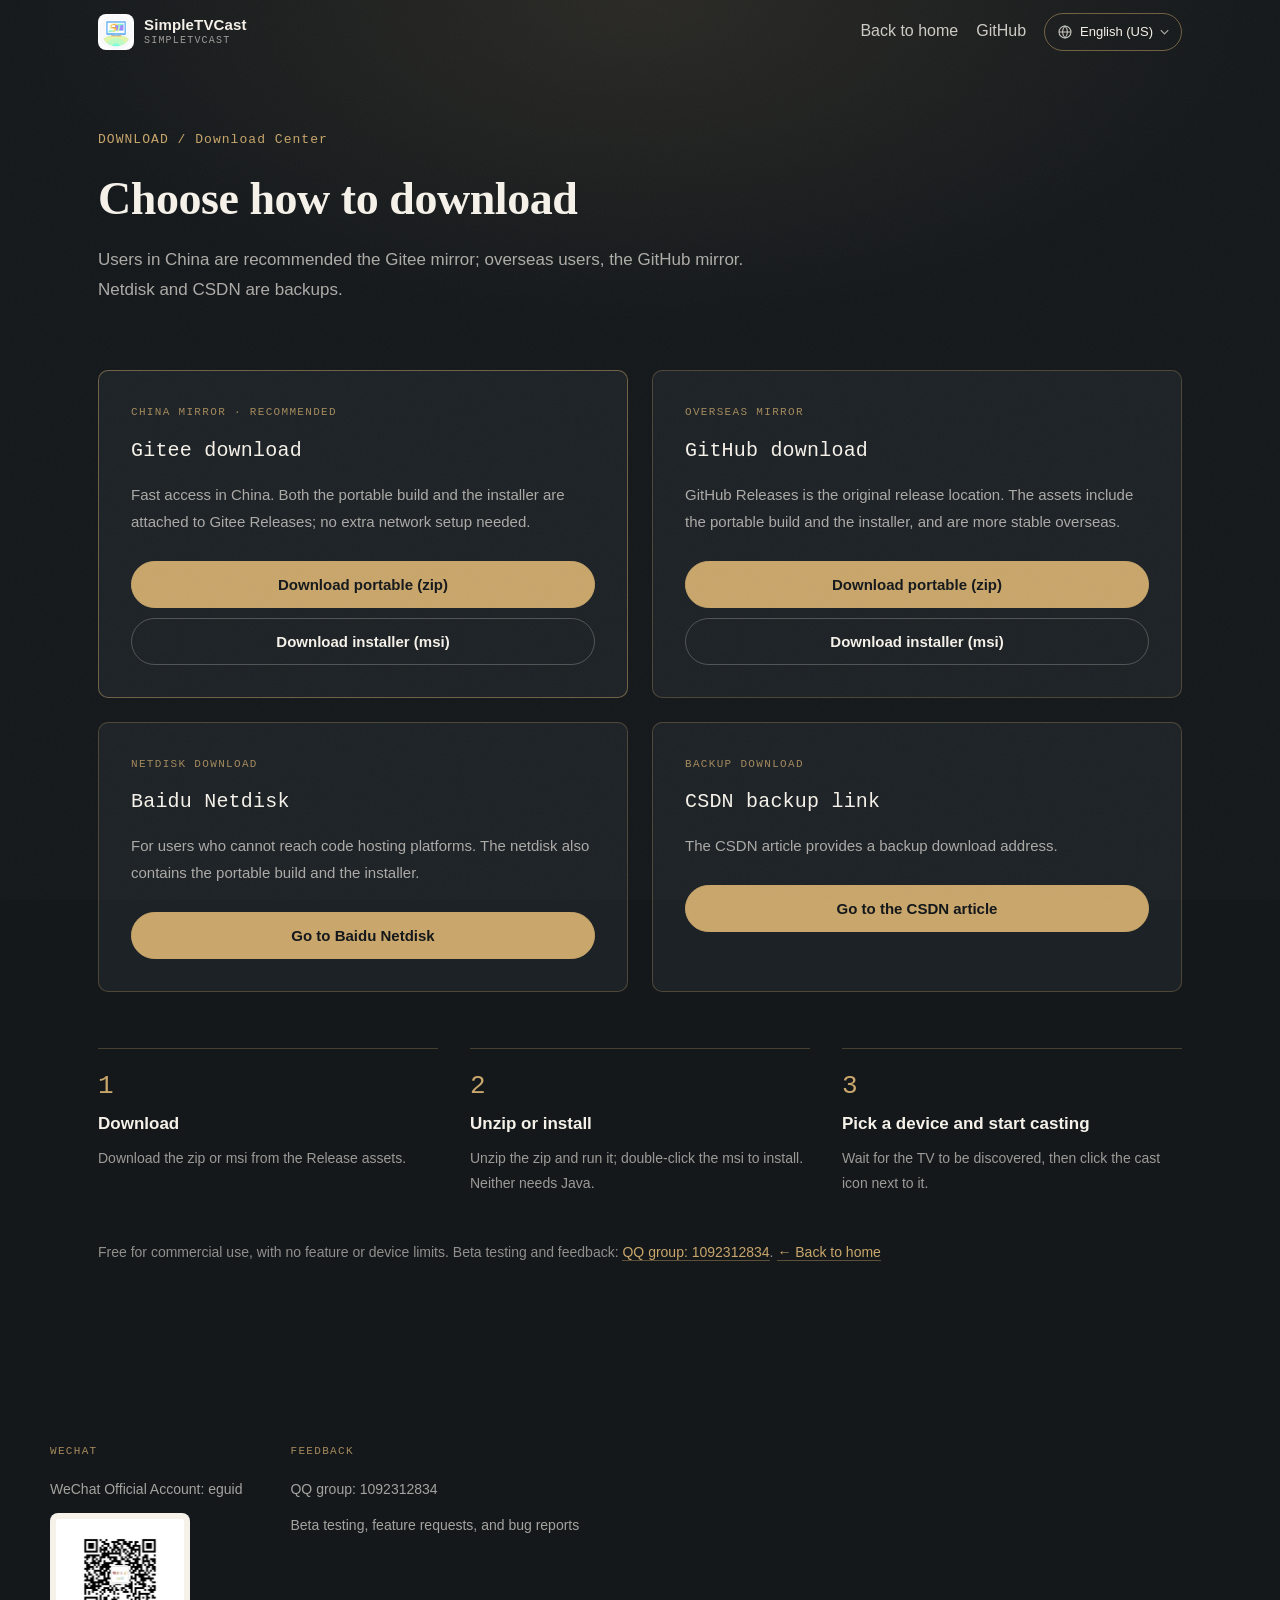
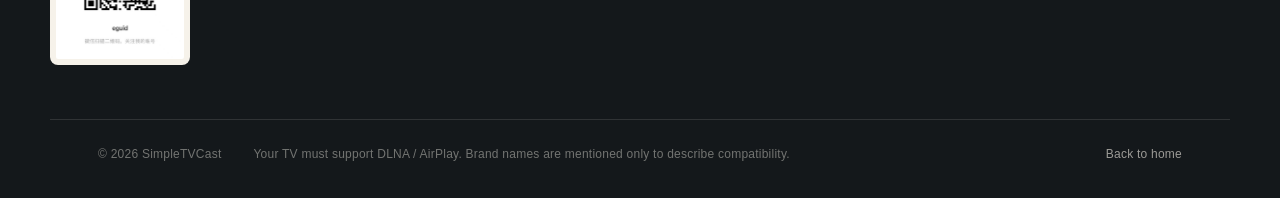
==== commit 5e2d1c35: "多语言支持" ====
--- a/download/index.html
+++ b/download/index.html
@@ -3,13 +3,20 @@
 <head>
 <meta charset="utf-8">
 <meta name="viewport" content="width=device-width, initial-scale=1">
-<title>下载中心 · 简单电视投屏（SimpleTVCast）</title>
-<meta name="description" content="简单电视投屏（SimpleTVCast）下载中心：绿色免安装版、Windows 安装包，以及 GitHub、Gitee、CSDN、百度网盘等备用下载渠道。">
+<title data-i18n="dlpage.metaTitle">下载中心 · 简单电视投屏（SimpleTVCast）</title>
+<meta name="description" content="简单电视投屏（SimpleTVCast）下载中心：绿色免安装版、Windows 安装包，以及 GitHub、Gitee、CSDN、百度网盘等备用下载渠道。" data-i18n="dlpage.metaDesc" data-i18n-attr="content">
 <meta name="applicable-device" content="pc,mobile">
 <meta name="robots" content="follow">
 <link rel="canonical" href="https://simpletvcast.eguid.cc/download">
 <link rel="icon" href="../assets/img/logo.png">
-<link rel="stylesheet" href="../assets/css/main.css?v=20261105">
+<link rel="stylesheet" href="../assets/css/main.css?v=20261109">
+<script src="../assets/js/i18n/zh-cn.js?v=20251109" defer></script>
+<script src="../assets/js/i18n/zh-hk.js?v=20251109" defer></script>
+<script src="../assets/js/i18n/zh-tw.js?v=20251109" defer></script>
+<script src="../assets/js/i18n/ja.js?v=20251109" defer></script>
+<script src="../assets/js/i18n/en-us.js?v=20251109" defer></script>
+<script src="../assets/js/i18n/en-gb.js?v=20251109" defer></script>
+<script src="../assets/js/i18n.js?v=20251109" defer></script>
 <script>
 var _hmt = _hmt || [];
 (function() {
@@ -19,27 +26,41 @@
   s.parentNode.insertBefore(hm, s);
 })();
 </script>
-<!-- Clarity tracking code for http://simpletvcast.eguid.cc -->
-<script>
+<script type="text/javascript">
     (function(c,l,a,r,i,t,y){
         c[a]=c[a]||function(){(c[a].q=c[a].q||[]).push(arguments)};
-        t=l.createElement(r);t.async=1;t.src="https://www.clarity.ms/tag/"+i+"?ref=bwt";
+        t=l.createElement(r);t.async=1;t.src="https://www.clarity.ms/tag/"+i;
         y=l.getElementsByTagName(r)[0];y.parentNode.insertBefore(t,y);
     })(window, document, "clarity", "script", "z99byoib07");
 </script>
 </head>
 <body>
-<a class="skip-link" href="#main">跳到主要内容</a>
+<a class="skip-link" href="#main" data-i18n="common.skip">跳到主要内容</a>
 
 <header class="site-header" id="siteHeader">
   <div class="wrap header-inner">
-    <a class="brand" href="../index.html" aria-label="简单电视投屏 首页">
+    <a class="brand" href="../index.html" aria-label="简单电视投屏 首页" data-i18n="common.brandHomeAria" data-i18n-attr="aria-label">
       <img src="../assets/img/logo.png" alt="" width="40" height="40" aria-hidden="true">
-      <span class="brand-text">简单电视投屏<em>SimpleTVCast</em></span>
+      <span class="brand-text"><span data-i18n="common.brand">简单电视投屏</span><em>SimpleTVCast</em></span>
     </a>
     <div class="header-actions">
-      <a class="ghost-link" href="../index.html">返回首页</a>
+      <a class="ghost-link" href="../index.html" data-i18n="common.returnHome">返回首页</a>
       <a class="ghost-link" href="https://github.com/eguid/SimpleTVCast" target="_blank" rel="noopener">GitHub</a>
+      <div class="lang-switch" data-lang-switch>
+        <button class="lang-btn" type="button" aria-expanded="false" aria-haspopup="listbox" aria-controls="langMenu" aria-label="切换语言 / Switch language">
+          <svg class="lang-icon" viewBox="0 0 24 24" aria-hidden="true"><circle cx="12" cy="12" r="9"/><path d="M3.5 12h17"/><path d="M12 3c2.4 2.5 3.6 5.5 3.6 9s-1.2 6.5-3.6 9c-2.4-2.5-3.6-5.5-3.6-9s1.2-6.5 3.6-9z"/></svg>
+          <span class="lang-current">简体中文</span>
+          <svg class="lang-caret" viewBox="0 0 12 8" aria-hidden="true"><path d="M1 1.5 6 6.5 11 1.5"/></svg>
+        </button>
+        <ul class="lang-menu" id="langMenu" role="listbox" aria-label="语言 / Language" hidden>
+          <li role="none"><button type="button" role="option" data-lang="zh-CN" aria-selected="true" class="is-current">简体中文</button></li>
+          <li role="none"><button type="button" role="option" data-lang="zh-HK" aria-selected="false">繁體中文（中国香港）</button></li>
+          <li role="none"><button type="button" role="option" data-lang="zh-TW" aria-selected="false">繁體中文（中国台灣）</button></li>
+          <li role="none"><button type="button" role="option" data-lang="en-US" aria-selected="false">English (US)</button></li>
+          <li role="none"><button type="button" role="option" data-lang="en-GB" aria-selected="false">English (UK)</button></li>
+          <li role="none"><button type="button" role="option" data-lang="ja" aria-selected="false">日本語</button></li>
+        </ul>
+      </div>
     </div>
   </div>
 </header>
@@ -48,61 +69,60 @@
   <section class="section download" id="download">
     <div class="wrap">
       <header class="section-head reveal">
-        <p class="eyebrow">DOWNLOAD / 下载中心</p>
-        <h1 class="dl-title">选择你的下载方式</h1>
-        <p class="section-sub" id="dlIntro">国内用户推荐 Gitee 分流，海外用户推荐 GitHub 分流；网盘与 CSDN 作为备用下载渠道。</p>
+        <p class="eyebrow" data-i18n="dlpage.eyebrow">DOWNLOAD / 下载中心</p>
+        <h1 class="dl-title" data-i18n="dlpage.title">选择你的下载方式</h1>
+        <p class="section-sub" id="dlIntro" data-i18n="dlpage.intro">国内用户推荐 Gitee 分流，海外用户推荐 GitHub 分流；网盘与 CSDN 作为备用下载渠道。</p>
         <p class="dl-picked" id="dlPicked" hidden></p>
       </header>
 
       <div class="download-grid" id="dlCards">
         <article class="dl-card" data-target="gitee">
-          <span class="dl-badge" hidden>当前选择</span>
-          <p class="dl-cat">国内分流 · 推荐</p>
-          <h3>Gitee 下载</h3>
-          <p class="dl-desc">国内访问速度快，绿色版与安装包均在 Gitee Releases 附件中，国内网络无需额外配置。</p>
-          <div class="dl-actions">
-            <a class="btn btn-gold" data-dl="gitee-zip" href="https://gitee.com/eguid/SimpleTVCast/releases" target="_blank" rel="noopener">下载绿色版（zip）</a>
-            <a class="btn btn-outline" data-dl="gitee-msi" href="https://gitee.com/eguid/SimpleTVCast/releases" target="_blank" rel="noopener">下载安装包（msi）</a>
+          <span class="dl-badge" hidden data-i18n="dlpage.badge">当前选择</span>
+          <p class="dl-cat" data-i18n="dlpage.giteeCat">国内分流 · 推荐</p>
+          <h3 data-i18n="dlpage.giteeTitle">Gitee 下载</h3>
+          <p class="dl-desc" data-i18n="dlpage.giteeDesc">国内访问速度快，绿色版与安装包均在 Gitee Releases 附件中，国内网络无需额外配置。</p>
+          <div class="dl-actions">
+            <a class="btn btn-gold" data-dl="gitee-zip" href="https://gitee.com/eguid/SimpleTVCast/releases" target="_blank" rel="noopener" data-i18n="dlpage.zip">下载绿色版（zip）</a>
+            <a class="btn btn-outline" data-dl="gitee-msi" href="https://gitee.com/eguid/SimpleTVCast/releases" target="_blank" rel="noopener" data-i18n="dlpage.msi">下载安装包（msi）</a>
           </div>
         </article>
         <article class="dl-card" data-target="github">
-          <span class="dl-badge" hidden>当前选择</span>
-          <p class="dl-cat">海外分流</p>
-          <h3>GitHub 下载</h3>
-          <p class="dl-desc">GitHub Releases 为原始发布位置，附件包含绿色版与安装包，海外网络访问更稳定。</p>
-          <div class="dl-actions">
-            <a class="btn btn-gold" data-dl="github-zip" href="https://github.com/eguid/SimpleTVCast/releases" target="_blank" rel="noopener">下载绿色版（zip）</a>
-            <a class="btn btn-outline" data-dl="github-msi" href="https://github.com/eguid/SimpleTVCast/releases" target="_blank" rel="noopener">下载安装包（msi）</a>
+          <span class="dl-badge" hidden data-i18n="dlpage.badge">当前选择</span>
+          <p class="dl-cat" data-i18n="dlpage.githubCat">海外分流</p>
+          <h3 data-i18n="dlpage.githubTitle">GitHub 下载</h3>
+          <p class="dl-desc" data-i18n="dlpage.githubDesc">GitHub Releases 为原始发布位置，附件包含绿色版与安装包，海外网络访问更稳定。</p>
+          <div class="dl-actions">
+            <a class="btn btn-gold" data-dl="github-zip" href="https://github.com/eguid/SimpleTVCast/releases" target="_blank" rel="noopener" data-i18n="dlpage.zip">下载绿色版（zip）</a>
+            <a class="btn btn-outline" data-dl="github-msi" href="https://github.com/eguid/SimpleTVCast/releases" target="_blank" rel="noopener" data-i18n="dlpage.msi">下载安装包（msi）</a>
           </div>
         </article>
         <article class="dl-card" data-target="baidu">
-          <span class="dl-badge" hidden>当前选择</span>
-          <p class="dl-cat">网盘下载</p>
-          <h3>百度网盘</h3>
-          <p class="dl-desc">适合无法访问代码托管平台的用户，网盘内同样提供绿色版与安装包。</p>
-          <div class="dl-actions">
-            <a class="btn btn-gold" data-dl="baidu" href="https://pan.baidu.com/s/5yfEkEwj1QvCoi28gH5p5Jg" target="_blank" rel="noopener">前往百度网盘</a>
+          <span class="dl-badge" hidden data-i18n="dlpage.badge">当前选择</span>
+          <p class="dl-cat" data-i18n="dlpage.baiduCat">网盘下载</p>
+          <h3 data-i18n="dlpage.baiduTitle">百度网盘</h3>
+          <p class="dl-desc" data-i18n="dlpage.baiduDesc">适合无法访问代码托管平台的用户，网盘内同样提供绿色版与安装包。</p>
+          <div class="dl-actions">
+            <a class="btn btn-gold" data-dl="baidu" href="https://pan.baidu.com/s/5yfEkEwj1QvCoi28gH5p5Jg" target="_blank" rel="noopener" data-i18n="dlpage.baiduBtn">前往百度网盘</a>
           </div>
         </article>
         <article class="dl-card" data-target="csdn">
-          <span class="dl-badge" hidden>当前选择</span>
-          <p class="dl-cat">备用下载</p>
-          <h3>CSDN 备用链接</h3>
-          <p class="dl-desc">CSDN 文章内提供备用下载地址。</p>
-          <div class="dl-actions">
-            <a class="btn btn-gold" data-dl="csdn" href="https://blog.csdn.net/eguid_1/article/details/166601279" target="_blank" rel="noopener">前往 CSDN 文章</a>
+          <span class="dl-badge" hidden data-i18n="dlpage.badge">当前选择</span>
+          <p class="dl-cat" data-i18n="dlpage.csdnCat">备用下载</p>
+          <h3 data-i18n="dlpage.csdnTitle">CSDN 备用链接</h3>
+          <p class="dl-desc" data-i18n="dlpage.csdnDesc">CSDN 文章内提供备用下载地址。</p>
+          <div class="dl-actions">
+            <a class="btn btn-gold" data-dl="csdn" href="https://blog.csdn.net/eguid_1/article/details/166601279" target="_blank" rel="noopener" data-i18n="dlpage.csdnBtn">前往 CSDN 文章</a>
           </div>
         </article>
       </div>
 
       <ol class="steps reveal">
-        <li><span class="step-no">1</span><div><h3>下载</h3><p>在 Release 附件中下载 zip 或 msi。</p></div></li>
-        <li><span class="step-no">2</span><div><h3>解压或安装</h3><p>zip 解压即用；msi 双击安装。</p></div></li>
-        <li><span class="step-no">3</span><div><h3>选择设备，开始投屏</h3><p>等待自动发现电视，点击设备旁的投屏图标即可开始。</p></div></li>
+        <li><span class="step-no">1</span><div><h3 data-i18n="steps.t1">下载</h3><p data-i18n="steps.d1">在 Release 附件中下载 zip 或 msi。</p></div></li>
+        <li><span class="step-no">2</span><div><h3 data-i18n="steps.t2">解压或安装</h3><p data-i18n="steps.d2">zip 解压即用；msi 双击安装。两者均无需 Java 环境。</p></div></li>
+        <li><span class="step-no">3</span><div><h3 data-i18n="steps.t3">选择设备，开始投屏</h3><p data-i18n="steps.d3">等待自动发现电视，点击设备旁的投屏图标即可开始。</p></div></li>
       </ol>
 
-      <p class="dl-note reveal">软件免费商用，不限制功能与投屏台数。内测与问题反馈：<a class="text-link" href="https://qm.qq.com/q/X8ZmaIfY6k" target="_blank" rel="noopener">QQ 群 1092312834</a>。
-        <a href="../index.html">← 返回首页</a></p>
+      <p class="dl-note reveal" data-i18n-html="dlpage.note">软件免费商用，不限制功能与投屏台数。内测与问题反馈：<a class="text-link" href="https://qm.qq.com/q/X8ZmaIfY6k" target="_blank" rel="noopener">QQ 群：1092312834</a>。<a href="../index.html">← 返回首页</a></p>
     </div>
   </section>
 </main>
@@ -110,35 +130,35 @@
 <footer class="site-footer site-footer-compact">
   <div class="wrap footer-contact">
     <div class="footer-col">
-      <h3>公众号</h3>
-      <p>微信公众号：eguid</p>
-      <img class="footer-qr" src="../wxgzh.jpg" alt="微信公众号 eguid 二维码，扫码关注" width="140" height="153" loading="lazy">
+      <h3 data-i18n="common.wechatCol">公众号</h3>
+      <p data-i18n="common.wechatName">微信公众号：eguid</p>
+      <img class="footer-qr" src="../wxgzh.jpg" alt="微信公众号 eguid 二维码，扫码关注" width="140" height="153" loading="lazy" data-i18n="common.qrAlt" data-i18n-attr="alt">
     </div>
     <div class="footer-col">
-      <h3>反馈</h3>
-      <a href="https://qm.qq.com/q/X8ZmaIfY6k" target="_blank" rel="noopener">QQ 群：1092312834</a>
-      <p>内测体验、功能建议与问题反馈</p>
+      <h3 data-i18n="common.feedback">反馈</h3>
+      <a href="https://qm.qq.com/q/X8ZmaIfY6k" target="_blank" rel="noopener" data-i18n="common.qq">QQ 群：1092312834</a>
+      <p data-i18n="common.beta">内测体验、功能建议与问题反馈</p>
     </div>
   </div>
   <div class="wrap footer-bottom">
-    <p>© <span id="year">2026</span> 简单电视投屏（SimpleTVCast）</p>
-    <p>电视需支持 DLNA / AirPlay 协议；文中品牌名称仅作兼容性说明。</p>
-    <a href="../index.html">返回首页</a>
+    <p>© <span id="year">2026</span> <span data-i18n="common.copyright">简单电视投屏（SimpleTVCast）</span></p>
+    <p data-i18n="common.disclaimer">电视需支持 DLNA / AirPlay 协议；文中品牌名称仅作兼容性说明。</p>
+    <a href="../index.html" data-i18n="common.returnHome">返回首页</a>
   </div>
 </footer>
 
-<script src="../assets/js/main.js?v=20261105" defer></script>
+<script src="../assets/js/main.js?v=20261109" defer></script>
 <script>
-(function () {
+document.addEventListener("DOMContentLoaded", function () {
   "use strict";
 
   var ids = {
-    zip: { label: "绿色免安装版（国内分流）", target: "gitee" },
-    msi: { label: "Windows 安装包（国内分流）", target: "gitee" },
-    gitee: { label: "国内 Gitee 分流下载", target: "gitee" },
-    github: { label: "海外 GitHub 分流下载", target: "github" },
-    baidu: { label: "网盘下载", target: "baidu" },
-    csdn: { label: "备用下载（CSDN）", target: "csdn" }
+    zip: { label: "dlpage.id.zip", target: "gitee" },
+    msi: { label: "dlpage.id.msi", target: "gitee" },
+    gitee: { label: "dlpage.id.gitee", target: "gitee" },
+    github: { label: "dlpage.id.github", target: "github" },
+    baidu: { label: "dlpage.id.baidu", target: "baidu" },
+    csdn: { label: "dlpage.id.csdn", target: "csdn" }
   };
 
   var raw = "";
@@ -149,8 +169,11 @@
   }
 
   var picked = ids[raw] ? raw : "";
-  var pickedLabel = picked ? ids[picked].label : "";
   var target = picked ? ids[picked].target : "";
+
+  function T(key, fallback) {
+    return window.STVi18n ? window.STVi18n.t(key, fallback) : fallback || "";
+  }
 
   /* 按渠道 id 记录独立页面浏览，便于后台按来源统计下载次数 */
   if (window._hmt) {
@@ -159,10 +182,14 @@
 
   var note = document.getElementById("dlPicked");
 
-  if (note && picked) {
-    note.textContent = "已为你定位：" + pickedLabel;
+  function renderPicked() {
+    if (!note || !picked) return;
+    note.textContent = T("dlpage.picked", "已为你定位：") + T(ids[picked].label, "");
     note.hidden = false;
   }
+
+  renderPicked();
+  document.addEventListener("stv:langchange", renderPicked);
 
   var cards = Array.prototype.slice.call(document.querySelectorAll(".dl-card[data-target]"));
 
@@ -183,7 +210,7 @@
       window._hmt.push(["_trackEvent", "download", link.getAttribute("data-dl")]);
     }
   });
-})();
+});
 </script>
 </body>
 </html>
--- a/assets/css/main.css
+++ b/assets/css/main.css
@@ -322,6 +322,7 @@
 .ghost-link {
   position: relative;
   opacity: 0.82;
+  white-space: nowrap;
   transition: opacity 0.2s ease;
 }
 
@@ -372,6 +373,118 @@
 
 .site-header.is-scrolled .btn-ghost {
   color: var(--ink);
+}
+
+/* 语言切换 */
+.lang-switch {
+  position: relative;
+  flex: none;
+}
+
+.lang-btn {
+  display: inline-flex;
+  align-items: center;
+  gap: 7px;
+  height: 38px;
+  padding: 0 12px;
+  border: 1px solid rgba(201, 166, 107, 0.5);
+  border-radius: 999px;
+  font-size: 13px;
+  line-height: 1;
+  color: inherit;
+  transition: background-color 0.2s ease, border-color 0.2s ease, color 0.2s ease;
+}
+
+.lang-btn:hover {
+  border-color: rgba(201, 166, 107, 0.85);
+  background: rgba(246, 242, 234, 0.08);
+}
+
+.site-header.is-scrolled .lang-btn {
+  border-color: var(--line);
+}
+
+.site-header.is-scrolled .lang-btn:hover {
+  border-color: rgba(232, 148, 47, 0.5);
+  background: rgba(20, 24, 27, 0.04);
+}
+
+.lang-icon {
+  width: 16px;
+  height: 16px;
+  flex: none;
+  opacity: 0.8;
+}
+
+.lang-icon circle,
+.lang-icon path {
+  fill: none;
+  stroke: currentColor;
+  stroke-width: 1.6;
+  stroke-linecap: round;
+}
+
+.lang-caret {
+  width: 9px;
+  height: 6px;
+  flex: none;
+  opacity: 0.65;
+  transition: transform 0.2s ease;
+}
+
+.lang-caret path {
+  fill: none;
+  stroke: currentColor;
+  stroke-width: 1.6;
+}
+
+.lang-btn[aria-expanded="true"] .lang-caret {
+  transform: rotate(180deg);
+}
+
+.lang-current {
+  white-space: nowrap;
+}
+
+.lang-menu {
+  position: absolute;
+  top: calc(100% + 8px);
+  right: 0;
+  z-index: 60;
+  min-width: 188px;
+  padding: 6px;
+  border: 1px solid var(--line);
+  border-radius: 10px;
+  background: var(--paper);
+  box-shadow: 0 24px 48px -28px rgba(20, 24, 27, 0.45);
+}
+
+.lang-menu button {
+  display: flex;
+  align-items: center;
+  justify-content: space-between;
+  gap: 12px;
+  width: 100%;
+  padding: 9px 12px;
+  border-radius: 6px;
+  font-size: 13px;
+  color: var(--ink);
+  text-align: left;
+  white-space: nowrap;
+  transition: background-color 0.15s ease, color 0.15s ease;
+}
+
+.lang-menu button:hover {
+  background: rgba(232, 148, 47, 0.1);
+}
+
+.lang-menu button.is-current {
+  color: var(--brand);
+}
+
+.lang-menu button.is-current::after {
+  content: "✓";
+  font-size: 12px;
 }
 
 .nav-toggle {
@@ -2274,6 +2387,19 @@
   .tut-grid {
     grid-template-columns: repeat(2, minmax(0, 1fr));
   }
+
+  /* 导航保留原样，收缩头部间距并隐藏右侧外部链接，给语言切换留出空间 */
+  .header-inner {
+    gap: 24px;
+  }
+
+  .header-actions .ghost-link {
+    display: none;
+  }
+
+  .lang-current {
+    display: none;
+  }
 }
 
 @media (max-width: 1023px) {
@@ -2361,6 +2487,25 @@
 
   .site-header .wrap {
     padding-inline: 18px;
+  }
+
+  /* 窄屏收紧头部间距，语言按钮只保留图标，避免与导航按钮拥挤 */
+  .header-inner {
+    gap: 16px;
+  }
+
+  .header-actions {
+    gap: 10px;
+  }
+
+  .lang-caret {
+    display: none;
+  }
+
+  .lang-btn {
+    height: 34px;
+    padding: 0 10px;
+    font-size: 12px;
   }
 
   .brand-text em {
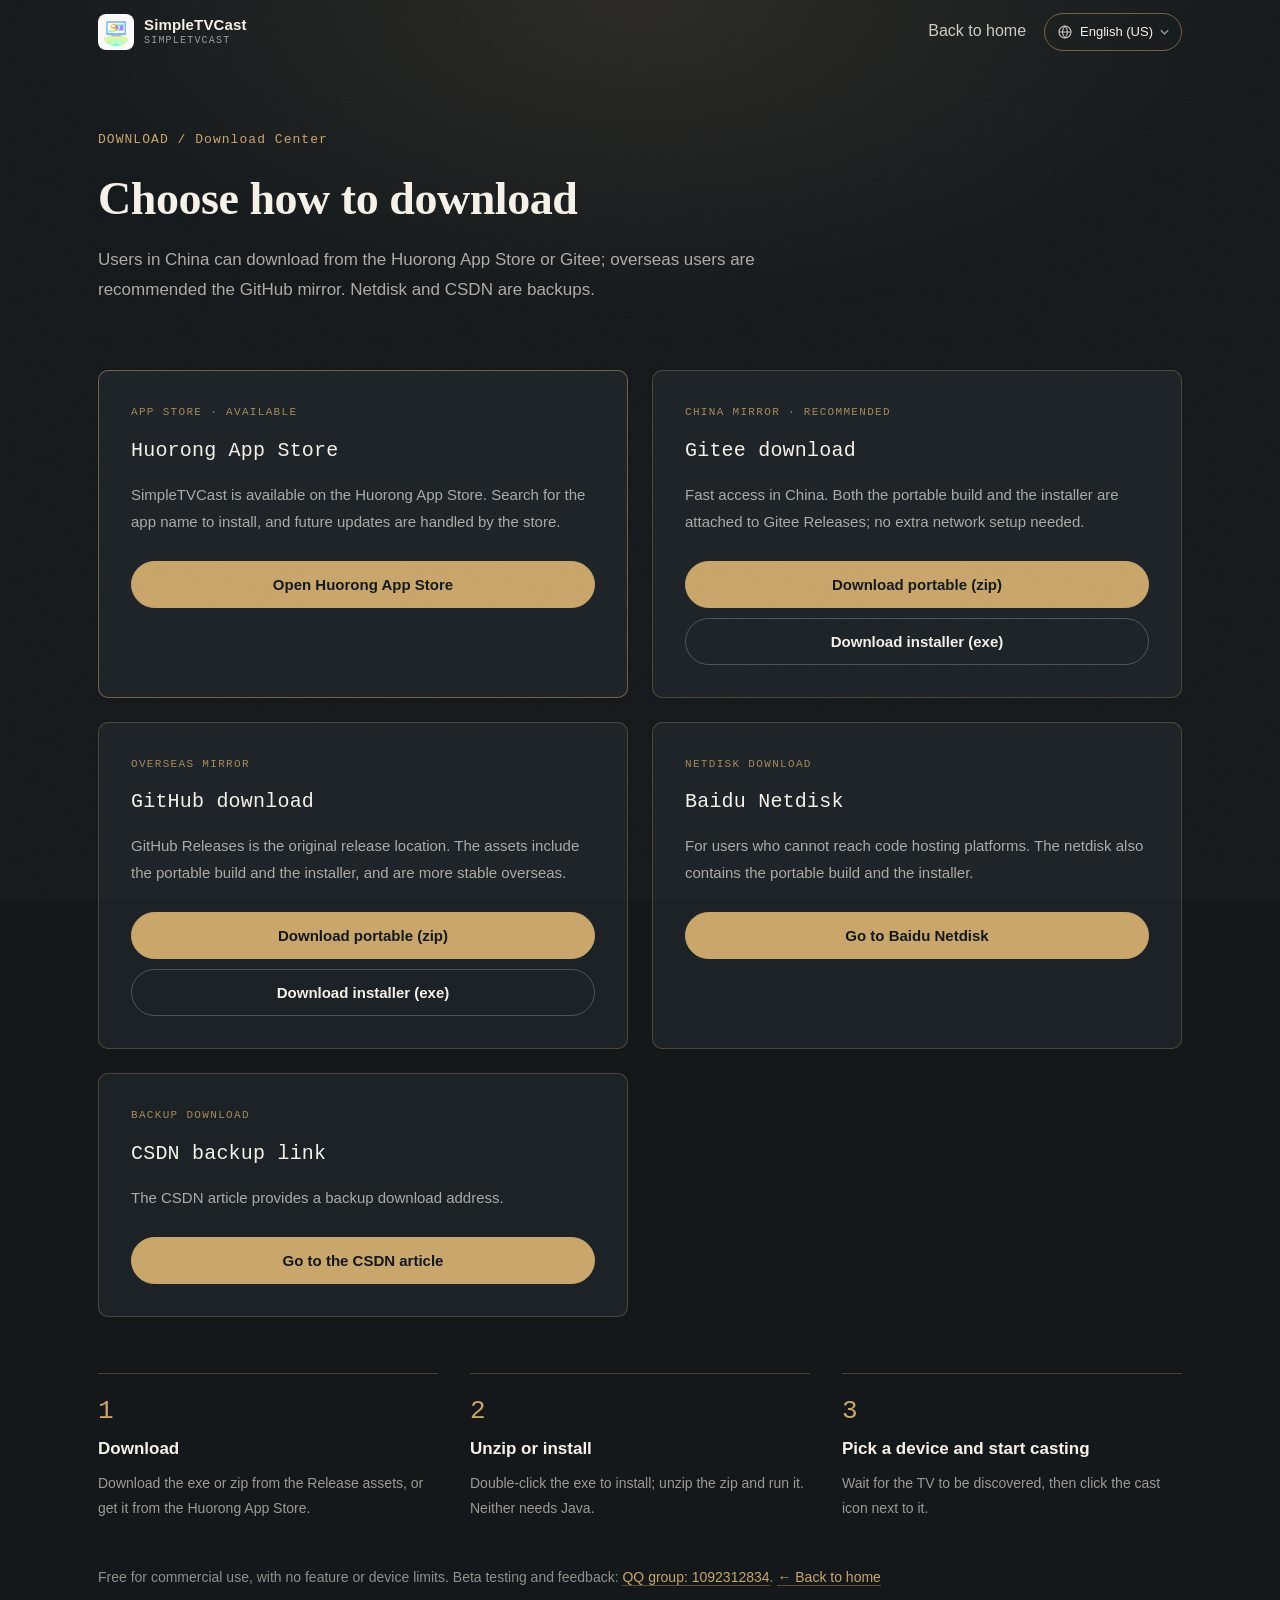
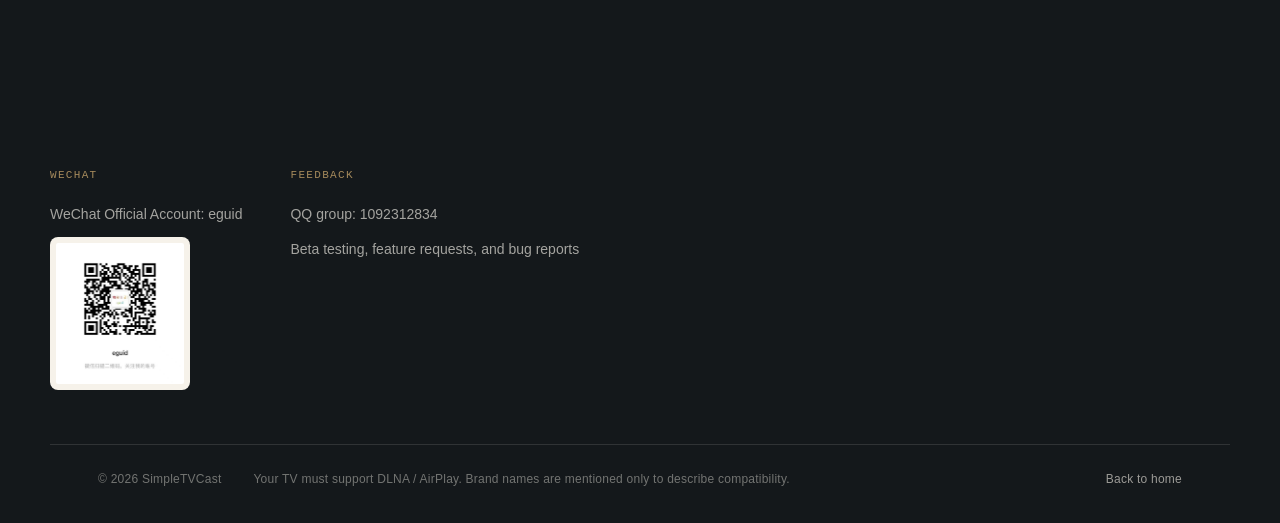
==== commit be4d9cc7: "增加简单系列软件和火绒应用商店渠道下载" ====
--- a/download/index.html
+++ b/download/index.html
@@ -9,14 +9,14 @@
 <meta name="robots" content="follow">
 <link rel="canonical" href="https://simpletvcast.eguid.cc/download">
 <link rel="icon" href="../assets/img/logo.png">
-<link rel="stylesheet" href="../assets/css/main.css?v=20261109">
-<script src="../assets/js/i18n/zh-cn.js?v=20251109" defer></script>
-<script src="../assets/js/i18n/zh-hk.js?v=20251109" defer></script>
-<script src="../assets/js/i18n/zh-tw.js?v=20251109" defer></script>
-<script src="../assets/js/i18n/ja.js?v=20251109" defer></script>
-<script src="../assets/js/i18n/en-us.js?v=20251109" defer></script>
-<script src="../assets/js/i18n/en-gb.js?v=20251109" defer></script>
-<script src="../assets/js/i18n.js?v=20251109" defer></script>
+<link rel="stylesheet" href="../assets/css/main.css?v=20261125">
+<script src="../assets/js/i18n/zh-cn.js?v=20261125" defer></script>
+<script src="../assets/js/i18n/zh-hk.js?v=20261125" defer></script>
+<script src="../assets/js/i18n/zh-tw.js?v=20261125" defer></script>
+<script src="../assets/js/i18n/ja.js?v=20261125" defer></script>
+<script src="../assets/js/i18n/en-us.js?v=20261125" defer></script>
+<script src="../assets/js/i18n/en-gb.js?v=20261125" defer></script>
+<script src="../assets/js/i18n.js?v=20261125" defer></script>
 <script>
 var _hmt = _hmt || [];
 (function() {
@@ -45,7 +45,6 @@
     </a>
     <div class="header-actions">
       <a class="ghost-link" href="../index.html" data-i18n="common.returnHome">返回首页</a>
-      <a class="ghost-link" href="https://github.com/eguid/SimpleTVCast" target="_blank" rel="noopener">GitHub</a>
       <div class="lang-switch" data-lang-switch>
         <button class="lang-btn" type="button" aria-expanded="false" aria-haspopup="listbox" aria-controls="langMenu" aria-label="切换语言 / Switch language">
           <svg class="lang-icon" viewBox="0 0 24 24" aria-hidden="true"><circle cx="12" cy="12" r="9"/><path d="M3.5 12h17"/><path d="M12 3c2.4 2.5 3.6 5.5 3.6 9s-1.2 6.5-3.6 9c-2.4-2.5-3.6-5.5-3.6-9s1.2-6.5 3.6-9z"/></svg>
@@ -76,6 +75,15 @@
       </header>
 
       <div class="download-grid" id="dlCards">
+        <article class="dl-card" data-target="huorong">
+          <span class="dl-badge" hidden data-i18n="dlpage.badge">当前选择</span>
+          <p class="dl-cat" data-i18n="dlpage.storeCat">应用商店 · 已上架</p>
+          <h3 data-i18n="dlpage.storeTitle">火绒应用商店</h3>
+          <p class="dl-desc" data-i18n="dlpage.storeDesc">简单电视投屏已上架火绒应用商店。搜索软件名称即可下载安装，后续更新由商店统一完成。</p>
+          <div class="dl-actions">
+            <a class="btn btn-gold" data-dl="huorong" href="https://www.huorong.cn/appstore" target="_blank" rel="noopener" data-i18n="dlpage.storeBtn">前往火绒应用商店</a>
+          </div>
+        </article>
         <article class="dl-card" data-target="gitee">
           <span class="dl-badge" hidden data-i18n="dlpage.badge">当前选择</span>
           <p class="dl-cat" data-i18n="dlpage.giteeCat">国内分流 · 推荐</p>
@@ -83,7 +91,7 @@
           <p class="dl-desc" data-i18n="dlpage.giteeDesc">国内访问速度快，绿色版与安装包均在 Gitee Releases 附件中，国内网络无需额外配置。</p>
           <div class="dl-actions">
             <a class="btn btn-gold" data-dl="gitee-zip" href="https://gitee.com/eguid/SimpleTVCast/releases" target="_blank" rel="noopener" data-i18n="dlpage.zip">下载绿色版（zip）</a>
-            <a class="btn btn-outline" data-dl="gitee-msi" href="https://gitee.com/eguid/SimpleTVCast/releases" target="_blank" rel="noopener" data-i18n="dlpage.msi">下载安装包（msi）</a>
+            <a class="btn btn-outline" data-dl="gitee-exe" href="https://gitee.com/eguid/SimpleTVCast/releases" target="_blank" rel="noopener" data-i18n="dlpage.exe">下载安装包（exe）</a>
           </div>
         </article>
         <article class="dl-card" data-target="github">
@@ -93,7 +101,7 @@
           <p class="dl-desc" data-i18n="dlpage.githubDesc">GitHub Releases 为原始发布位置，附件包含绿色版与安装包，海外网络访问更稳定。</p>
           <div class="dl-actions">
             <a class="btn btn-gold" data-dl="github-zip" href="https://github.com/eguid/SimpleTVCast/releases" target="_blank" rel="noopener" data-i18n="dlpage.zip">下载绿色版（zip）</a>
-            <a class="btn btn-outline" data-dl="github-msi" href="https://github.com/eguid/SimpleTVCast/releases" target="_blank" rel="noopener" data-i18n="dlpage.msi">下载安装包（msi）</a>
+            <a class="btn btn-outline" data-dl="github-exe" href="https://github.com/eguid/SimpleTVCast/releases" target="_blank" rel="noopener" data-i18n="dlpage.exe">下载安装包（exe）</a>
           </div>
         </article>
         <article class="dl-card" data-target="baidu">
@@ -117,8 +125,8 @@
       </div>
 
       <ol class="steps reveal">
-        <li><span class="step-no">1</span><div><h3 data-i18n="steps.t1">下载</h3><p data-i18n="steps.d1">在 Release 附件中下载 zip 或 msi。</p></div></li>
-        <li><span class="step-no">2</span><div><h3 data-i18n="steps.t2">解压或安装</h3><p data-i18n="steps.d2">zip 解压即用；msi 双击安装。两者均无需 Java 环境。</p></div></li>
+        <li><span class="step-no">1</span><div><h3 data-i18n="steps.t1">下载</h3><p data-i18n="steps.d1">在 Release 附件中下载 exe 或 zip，或从火绒应用商店获取。</p></div></li>
+        <li><span class="step-no">2</span><div><h3 data-i18n="steps.t2">解压或安装</h3><p data-i18n="steps.d2">exe 双击安装；zip 解压即用。两者均无需 Java 环境。</p></div></li>
         <li><span class="step-no">3</span><div><h3 data-i18n="steps.t3">选择设备，开始投屏</h3><p data-i18n="steps.d3">等待自动发现电视，点击设备旁的投屏图标即可开始。</p></div></li>
       </ol>
 
@@ -154,9 +162,10 @@
 
   var ids = {
     zip: { label: "dlpage.id.zip", target: "gitee" },
-    msi: { label: "dlpage.id.msi", target: "gitee" },
+    exe: { label: "dlpage.id.exe", target: "gitee" },
     gitee: { label: "dlpage.id.gitee", target: "gitee" },
     github: { label: "dlpage.id.github", target: "github" },
+    huorong: { label: "dlpage.id.huorong", target: "huorong" },
     baidu: { label: "dlpage.id.baidu", target: "baidu" },
     csdn: { label: "dlpage.id.csdn", target: "csdn" }
   };
--- a/assets/css/main.css
+++ b/assets/css/main.css
@@ -1902,6 +1902,46 @@
   border-bottom-color: var(--gold);
 }
 
+.dl-alt {
+  display: flex;
+  flex-wrap: wrap;
+  align-items: center;
+  justify-content: space-between;
+  gap: 10px 24px;
+  margin-top: 36px;
+  padding: 16px 20px;
+  border: 1px solid var(--line-dark);
+  border-radius: var(--radius-card);
+  background: rgba(246, 242, 234, 0.03);
+  font-size: 14px;
+  color: rgba(246, 242, 234, 0.62);
+}
+
+.dl-alt-text {
+  display: flex;
+  flex-wrap: wrap;
+  align-items: baseline;
+  gap: 6px 12px;
+}
+
+.dl-alt strong {
+  font-family: var(--font-mono);
+  font-size: 14px;
+  font-weight: 500;
+  letter-spacing: 0.02em;
+  color: var(--paper);
+}
+
+.dl-alt a {
+  color: var(--gold);
+  border-bottom: 1px solid rgba(201, 166, 107, 0.4);
+  transition: border-color 0.2s ease;
+}
+
+.dl-alt a:hover {
+  border-bottom-color: var(--gold);
+}
+
 /* 独立下载页 */
 .dl-title {
   font-size: clamp(32px, 4vw, 46px);
@@ -2195,6 +2235,99 @@
   color: var(--ink-soft);
 }
 
+/* ---------- 13b. 系列软件 ---------- */
+.series-list {
+  border-top: 1px solid var(--line);
+}
+
+.product {
+  display: grid;
+  grid-template-columns: 48px minmax(0, 1fr) auto;
+  align-items: center;
+  gap: 20px;
+  padding: 24px 0;
+  border-bottom: 1px solid var(--line);
+  transition: background-color 0.25s ease, padding 0.25s var(--ease);
+}
+
+.product:hover {
+  background: rgba(246, 242, 234, 0.55);
+  padding-inline: 16px;
+}
+
+.product-icon {
+  display: grid;
+  place-items: center;
+  width: 48px;
+  height: 48px;
+  border: 1px solid var(--line);
+  border-radius: 12px;
+  background: var(--paper);
+}
+
+.product-icon img {
+  width: 30px;
+  height: 30px;
+  border-radius: 7px;
+}
+
+.product-main {
+  display: flex;
+  flex-direction: column;
+  min-width: 0;
+}
+
+.product-main strong {
+  font-family: var(--font-serif);
+  font-size: 20px;
+  font-weight: 600;
+  line-height: 1.3;
+}
+
+.product-main em {
+  font-family: var(--font-mono);
+  font-style: normal;
+  font-size: 10px;
+  letter-spacing: 0.12em;
+  text-transform: uppercase;
+  color: rgba(20, 24, 27, 0.4);
+}
+
+.product-desc {
+  margin-top: 3px;
+  font-size: 14px;
+  line-height: 1.7;
+  color: var(--ink-soft);
+}
+
+.product-status {
+  padding: 6px 14px;
+  border: 1px solid rgba(232, 148, 47, 0.42);
+  border-radius: 999px;
+  font-family: var(--font-mono);
+  font-size: 11px;
+  letter-spacing: 0.02em;
+  color: #a8671c;
+  white-space: nowrap;
+  transition: background-color 0.2s ease, color 0.2s ease, border-color 0.2s ease;
+}
+
+.product:hover .product-status {
+  background: var(--gold);
+  border-color: var(--gold);
+  color: var(--ink);
+}
+
+.product-status.is-current {
+  border-color: var(--line);
+  color: var(--ink-soft);
+}
+
+.product:hover .product-status.is-current {
+  background: transparent;
+  color: var(--ink-soft);
+}
+
 /* ---------- 14. 页脚 ---------- */
 .site-footer {
   background: var(--ink);
@@ -2357,6 +2490,9 @@
 .privacy-grid .reveal:nth-child(3) { transition-delay: 0.2s; }
 .privacy-grid .reveal:nth-child(4) { transition-delay: 0.3s; }
 
+.series-list .reveal:nth-child(2) { transition-delay: 0.1s; }
+.series-list .reveal:nth-child(3) { transition-delay: 0.2s; }
+
 /* ---------- 16. 响应式 ---------- */
 @media (max-width: 1199px) {
   :root {
@@ -2703,6 +2839,29 @@
     padding: 28px;
   }
 
+  .product {
+    grid-template-columns: 42px minmax(0, 1fr);
+    gap: 14px;
+    padding: 20px 0;
+  }
+
+  .product-icon {
+    width: 42px;
+    height: 42px;
+    border-radius: 10px;
+  }
+
+  .product-status {
+    grid-column: 2;
+    justify-self: start;
+    margin-top: 2px;
+  }
+
+  .product:hover {
+    padding-inline: 0;
+    background: transparent;
+  }
+
   .footer-inner {
     grid-template-columns: repeat(2, minmax(0, 1fr));
     gap: 32px;
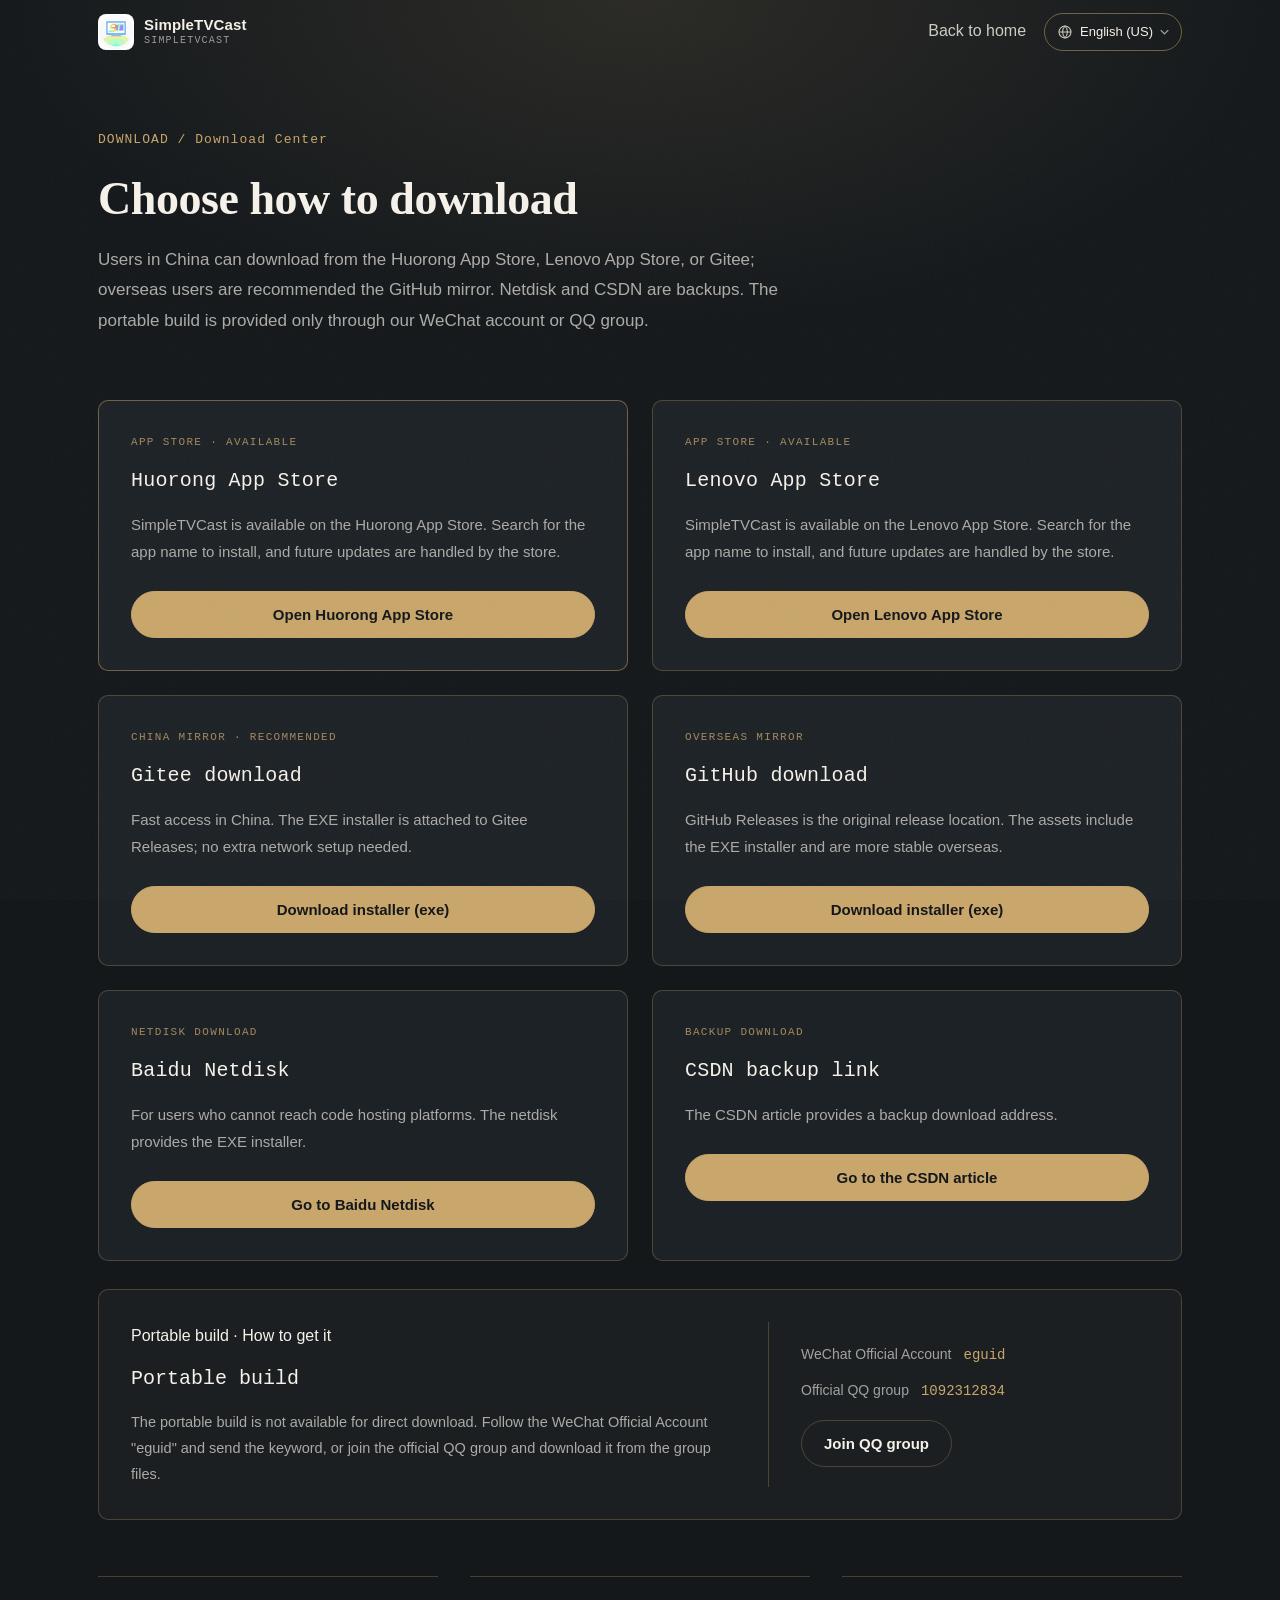
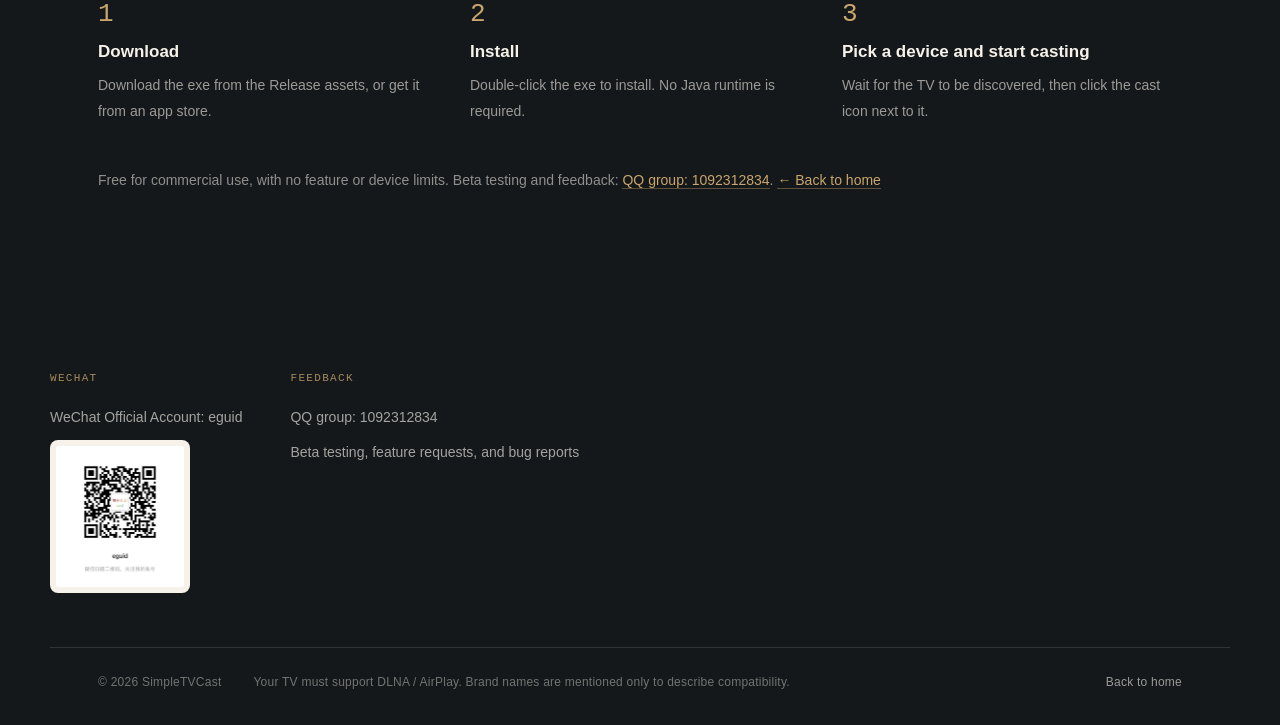
==== commit 0b3ba81e: "修改页面" ====
--- a/download/index.html
+++ b/download/index.html
@@ -4,19 +4,19 @@
 <meta charset="utf-8">
 <meta name="viewport" content="width=device-width, initial-scale=1">
 <title data-i18n="dlpage.metaTitle">下载中心 · 简单电视投屏（SimpleTVCast）</title>
-<meta name="description" content="简单电视投屏（SimpleTVCast）下载中心：绿色免安装版、Windows 安装包，以及 GitHub、Gitee、CSDN、百度网盘等备用下载渠道。" data-i18n="dlpage.metaDesc" data-i18n-attr="content">
+<meta name="description" content="简单电视投屏（SimpleTVCast）下载中心：EXE 安装包、火绒 / 联想应用商店，以及 GitHub、Gitee、CSDN、百度网盘等备用下载渠道。" data-i18n="dlpage.metaDesc" data-i18n-attr="content">
 <meta name="applicable-device" content="pc,mobile">
 <meta name="robots" content="follow">
 <link rel="canonical" href="https://simpletvcast.eguid.cc/download">
 <link rel="icon" href="../assets/img/logo.png">
-<link rel="stylesheet" href="../assets/css/main.css?v=20261125">
-<script src="../assets/js/i18n/zh-cn.js?v=20261125" defer></script>
-<script src="../assets/js/i18n/zh-hk.js?v=20261125" defer></script>
-<script src="../assets/js/i18n/zh-tw.js?v=20261125" defer></script>
-<script src="../assets/js/i18n/ja.js?v=20261125" defer></script>
-<script src="../assets/js/i18n/en-us.js?v=20261125" defer></script>
-<script src="../assets/js/i18n/en-gb.js?v=20261125" defer></script>
-<script src="../assets/js/i18n.js?v=20261125" defer></script>
+<link rel="stylesheet" href="../assets/css/main.css?v=20261129">
+<script src="../assets/js/i18n/zh-cn.js?v=20261129" defer></script>
+<script src="../assets/js/i18n/zh-hk.js?v=20261129" defer></script>
+<script src="../assets/js/i18n/zh-tw.js?v=20261129" defer></script>
+<script src="../assets/js/i18n/ja.js?v=20261129" defer></script>
+<script src="../assets/js/i18n/en-us.js?v=20261129" defer></script>
+<script src="../assets/js/i18n/en-gb.js?v=20261129" defer></script>
+<script src="../assets/js/i18n.js?v=20261129" defer></script>
 <script>
 var _hmt = _hmt || [];
 (function() {
@@ -70,7 +70,7 @@
       <header class="section-head reveal">
         <p class="eyebrow" data-i18n="dlpage.eyebrow">DOWNLOAD / 下载中心</p>
         <h1 class="dl-title" data-i18n="dlpage.title">选择你的下载方式</h1>
-        <p class="section-sub" id="dlIntro" data-i18n="dlpage.intro">国内用户推荐 Gitee 分流，海外用户推荐 GitHub 分流；网盘与 CSDN 作为备用下载渠道。</p>
+        <p class="section-sub" id="dlIntro" data-i18n="dlpage.intro">国内用户可从火绒应用商店、联想应用商店或 Gitee 下载，海外用户推荐 GitHub 分流；网盘与 CSDN 作为备用渠道。绿色版仅通过公众号或 QQ 群提供。</p>
         <p class="dl-picked" id="dlPicked" hidden></p>
       </header>
 
@@ -84,31 +84,38 @@
             <a class="btn btn-gold" data-dl="huorong" href="https://www.huorong.cn/appstore" target="_blank" rel="noopener" data-i18n="dlpage.storeBtn">前往火绒应用商店</a>
           </div>
         </article>
+        <article class="dl-card" data-target="lenovo">
+          <span class="dl-badge" hidden data-i18n="dlpage.badge">当前选择</span>
+          <p class="dl-cat" data-i18n="dlpage.lenovoCat">应用商店 · 已上架</p>
+          <h3 data-i18n="dlpage.lenovoTitle">联想应用商店</h3>
+          <p class="dl-desc" data-i18n="dlpage.lenovoDesc">简单电视投屏已上架联想应用商店。搜索软件名称即可下载安装，后续更新由商店统一完成。</p>
+          <div class="dl-actions">
+            <a class="btn btn-gold" data-dl="lenovo" href="https://lestore.lenovo.com/" target="_blank" rel="noopener" data-i18n="dlpage.lenovoBtn">前往联想应用商店</a>
+          </div>
+        </article>
         <article class="dl-card" data-target="gitee">
           <span class="dl-badge" hidden data-i18n="dlpage.badge">当前选择</span>
           <p class="dl-cat" data-i18n="dlpage.giteeCat">国内分流 · 推荐</p>
           <h3 data-i18n="dlpage.giteeTitle">Gitee 下载</h3>
-          <p class="dl-desc" data-i18n="dlpage.giteeDesc">国内访问速度快，绿色版与安装包均在 Gitee Releases 附件中，国内网络无需额外配置。</p>
-          <div class="dl-actions">
-            <a class="btn btn-gold" data-dl="gitee-zip" href="https://gitee.com/eguid/SimpleTVCast/releases" target="_blank" rel="noopener" data-i18n="dlpage.zip">下载绿色版（zip）</a>
-            <a class="btn btn-outline" data-dl="gitee-exe" href="https://gitee.com/eguid/SimpleTVCast/releases" target="_blank" rel="noopener" data-i18n="dlpage.exe">下载安装包（exe）</a>
+          <p class="dl-desc" data-i18n="dlpage.giteeDesc">国内访问速度快，EXE 安装包在 Gitee Releases 附件中，国内网络无需额外配置。</p>
+          <div class="dl-actions">
+            <a class="btn btn-gold" data-dl="gitee-exe" href="https://gitee.com/eguid/SimpleTVCast/releases" target="_blank" rel="noopener" data-i18n="dlpage.exe">下载安装包（exe）</a>
           </div>
         </article>
         <article class="dl-card" data-target="github">
           <span class="dl-badge" hidden data-i18n="dlpage.badge">当前选择</span>
           <p class="dl-cat" data-i18n="dlpage.githubCat">海外分流</p>
           <h3 data-i18n="dlpage.githubTitle">GitHub 下载</h3>
-          <p class="dl-desc" data-i18n="dlpage.githubDesc">GitHub Releases 为原始发布位置，附件包含绿色版与安装包，海外网络访问更稳定。</p>
-          <div class="dl-actions">
-            <a class="btn btn-gold" data-dl="github-zip" href="https://github.com/eguid/SimpleTVCast/releases" target="_blank" rel="noopener" data-i18n="dlpage.zip">下载绿色版（zip）</a>
-            <a class="btn btn-outline" data-dl="github-exe" href="https://github.com/eguid/SimpleTVCast/releases" target="_blank" rel="noopener" data-i18n="dlpage.exe">下载安装包（exe）</a>
+          <p class="dl-desc" data-i18n="dlpage.githubDesc">GitHub Releases 为原始发布位置，附件提供 EXE 安装包，海外网络访问更稳定。</p>
+          <div class="dl-actions">
+            <a class="btn btn-gold" data-dl="github-exe" href="https://github.com/eguid/SimpleTVCast/releases" target="_blank" rel="noopener" data-i18n="dlpage.exe">下载安装包（exe）</a>
           </div>
         </article>
         <article class="dl-card" data-target="baidu">
           <span class="dl-badge" hidden data-i18n="dlpage.badge">当前选择</span>
           <p class="dl-cat" data-i18n="dlpage.baiduCat">网盘下载</p>
           <h3 data-i18n="dlpage.baiduTitle">百度网盘</h3>
-          <p class="dl-desc" data-i18n="dlpage.baiduDesc">适合无法访问代码托管平台的用户，网盘内同样提供绿色版与安装包。</p>
+          <p class="dl-desc" data-i18n="dlpage.baiduDesc">适合无法访问代码托管平台的用户，网盘内提供 EXE 安装包。</p>
           <div class="dl-actions">
             <a class="btn btn-gold" data-dl="baidu" href="https://pan.baidu.com/s/5yfEkEwj1QvCoi28gH5p5Jg" target="_blank" rel="noopener" data-i18n="dlpage.baiduBtn">前往百度网盘</a>
           </div>
@@ -124,9 +131,22 @@
         </article>
       </div>
 
+      <article class="dl-green reveal">
+        <div class="dl-green-main">
+          <p class="dl-tag" data-i18n="dl.greenTag">绿色免安装版 · 获取方式</p>
+          <h3 data-i18n="dl.greenTitle">绿色免安装版</h3>
+          <p data-i18n="dl.greenTip">绿色版请关注微信公众号「eguid」或加入官方 QQ 群，在群文件中下载。</p>
+        </div>
+        <div class="dl-green-ways">
+          <p><span data-i18n="dl.greenWechat">微信公众号</span><b>eguid</b></p>
+          <p><span data-i18n="dl.greenQq">官方 QQ 群</span><b>1092312834</b></p>
+          <a class="btn btn-outline" href="https://qm.qq.com/q/X8ZmaIfY6k" target="_blank" rel="noopener" data-i18n="dl.greenJoin">加入 QQ 群</a>
+        </div>
+      </article>
+
       <ol class="steps reveal">
-        <li><span class="step-no">1</span><div><h3 data-i18n="steps.t1">下载</h3><p data-i18n="steps.d1">在 Release 附件中下载 exe 或 zip，或从火绒应用商店获取。</p></div></li>
-        <li><span class="step-no">2</span><div><h3 data-i18n="steps.t2">解压或安装</h3><p data-i18n="steps.d2">exe 双击安装；zip 解压即用。两者均无需 Java 环境。</p></div></li>
+        <li><span class="step-no">1</span><div><h3 data-i18n="steps.t1">下载</h3><p data-i18n="steps.d1">在 Release 附件中下载 exe，或从应用商店获取。</p></div></li>
+        <li><span class="step-no">2</span><div><h3 data-i18n="steps.t2">安装</h3><p data-i18n="steps.d2">exe 双击安装，按提示完成即可，无需 Java 环境。</p></div></li>
         <li><span class="step-no">3</span><div><h3 data-i18n="steps.t3">选择设备，开始投屏</h3><p data-i18n="steps.d3">等待自动发现电视，点击设备旁的投屏图标即可开始。</p></div></li>
       </ol>
 
@@ -165,7 +185,10 @@
     exe: { label: "dlpage.id.exe", target: "gitee" },
     gitee: { label: "dlpage.id.gitee", target: "gitee" },
     github: { label: "dlpage.id.github", target: "github" },
+    hy: { label: "dlpage.id.huorong", target: "huorong" },
     huorong: { label: "dlpage.id.huorong", target: "huorong" },
+    lenove: { label: "dlpage.id.lenove", target: "lenovo" },
+    lenovo: { label: "dlpage.id.lenove", target: "lenovo" },
     baidu: { label: "dlpage.id.baidu", target: "baidu" },
     csdn: { label: "dlpage.id.csdn", target: "csdn" }
   };
--- a/assets/css/main.css
+++ b/assets/css/main.css
@@ -676,7 +676,7 @@
 }
 
 .screen--tall {
-  aspect-ratio: 415 / 760;
+  aspect-ratio: 516 / 942;
   box-shadow: var(--shadow-dark), 0 0 120px -24px rgba(201, 166, 107, 0.22);
 }
 
@@ -1803,6 +1803,16 @@
   gap: 24px;
 }
 
+.download-grid--three {
+  grid-template-columns: repeat(3, minmax(0, 1fr));
+}
+
+@media (max-width: 1023px) {
+  .download-grid--three {
+    grid-template-columns: repeat(2, minmax(0, 1fr));
+  }
+}
+
 .dl-card {
   position: relative;
   padding: 32px;
@@ -1902,44 +1912,62 @@
   border-bottom-color: var(--gold);
 }
 
-.dl-alt {
-  display: flex;
-  flex-wrap: wrap;
-  align-items: center;
-  justify-content: space-between;
-  gap: 10px 24px;
-  margin-top: 36px;
-  padding: 16px 20px;
+.dl-green {
+  display: grid;
+  grid-template-columns: minmax(0, 1.35fr) minmax(0, 0.85fr);
+  gap: 32px;
+  margin-top: 28px;
+  padding: 32px;
   border: 1px solid var(--line-dark);
   border-radius: var(--radius-card);
   background: rgba(246, 242, 234, 0.03);
-  font-size: 14px;
-  color: rgba(246, 242, 234, 0.62);
-}
-
-.dl-alt-text {
+}
+
+.dl-green-main .dl-tag {
+  margin-bottom: 10px;
+}
+
+.dl-green h3 {
+  font-family: var(--font-mono);
+  font-size: 20px;
+  font-weight: 500;
+  color: var(--paper);
+}
+
+.dl-green-main p:not(.dl-tag) {
+  margin-top: 12px;
+  font-size: 14.5px;
+  line-height: 1.8;
+  color: rgba(246, 242, 234, 0.66);
+}
+
+.dl-green-ways {
+  display: flex;
+  flex-direction: column;
+  align-items: flex-start;
+  justify-content: center;
+  gap: 10px;
+  padding-left: 32px;
+  border-left: 1px solid var(--line-dark);
+}
+
+.dl-green-ways p {
   display: flex;
   flex-wrap: wrap;
   align-items: baseline;
   gap: 6px 12px;
-}
-
-.dl-alt strong {
+  font-size: 14px;
+  color: rgba(246, 242, 234, 0.62);
+}
+
+.dl-green-ways b {
   font-family: var(--font-mono);
-  font-size: 14px;
   font-weight: 500;
-  letter-spacing: 0.02em;
-  color: var(--paper);
-}
-
-.dl-alt a {
   color: var(--gold);
-  border-bottom: 1px solid rgba(201, 166, 107, 0.4);
-  transition: border-color 0.2s ease;
-}
-
-.dl-alt a:hover {
-  border-bottom-color: var(--gold);
+}
+
+.dl-green-ways .btn {
+  margin-top: 6px;
 }
 
 /* 独立下载页 */
@@ -2133,6 +2161,61 @@
   position: absolute;
   left: 2px;
   color: var(--brand);
+}
+
+.tut-help {
+  max-width: 920px;
+  margin-bottom: 36px;
+  padding: 28px 32px;
+  border: 1px solid var(--line);
+  border-left: 3px solid var(--brand);
+  border-radius: var(--radius-card);
+  background: var(--paper);
+  box-shadow: var(--shadow-light);
+}
+
+.tut-help h3 {
+  font-size: 22px;
+  line-height: 1.4;
+}
+
+.tut-help-sub {
+  margin-top: 8px;
+  font-size: 14.5px;
+  color: var(--ink-soft);
+}
+
+.tut-help-list {
+  counter-reset: tut-help;
+  display: grid;
+  gap: 10px;
+  margin-top: 18px;
+}
+
+.tut-help-list li {
+  position: relative;
+  padding-left: 32px;
+  font-size: 14.5px;
+  line-height: 1.8;
+  color: var(--ink-soft);
+  counter-increment: tut-help;
+}
+
+.tut-help-list li::before {
+  content: counter(tut-help);
+  position: absolute;
+  left: 0;
+  top: 3px;
+  display: grid;
+  place-items: center;
+  width: 21px;
+  height: 21px;
+  border-radius: 50%;
+  background: rgba(232, 148, 47, 0.14);
+  color: #a8671c;
+  font-family: var(--font-mono);
+  font-size: 11px;
+  line-height: 1;
 }
 
 .tut-faq {
@@ -2839,6 +2922,23 @@
     padding: 28px;
   }
 
+  .tut-help {
+    padding: 22px 20px;
+  }
+
+  .dl-green {
+    grid-template-columns: minmax(0, 1fr);
+    gap: 22px;
+    padding: 24px;
+  }
+
+  .dl-green-ways {
+    padding-top: 20px;
+    padding-left: 0;
+    border-top: 1px solid var(--line-dark);
+    border-left: 0;
+  }
+
   .product {
     grid-template-columns: 42px minmax(0, 1fr);
     gap: 14px;
